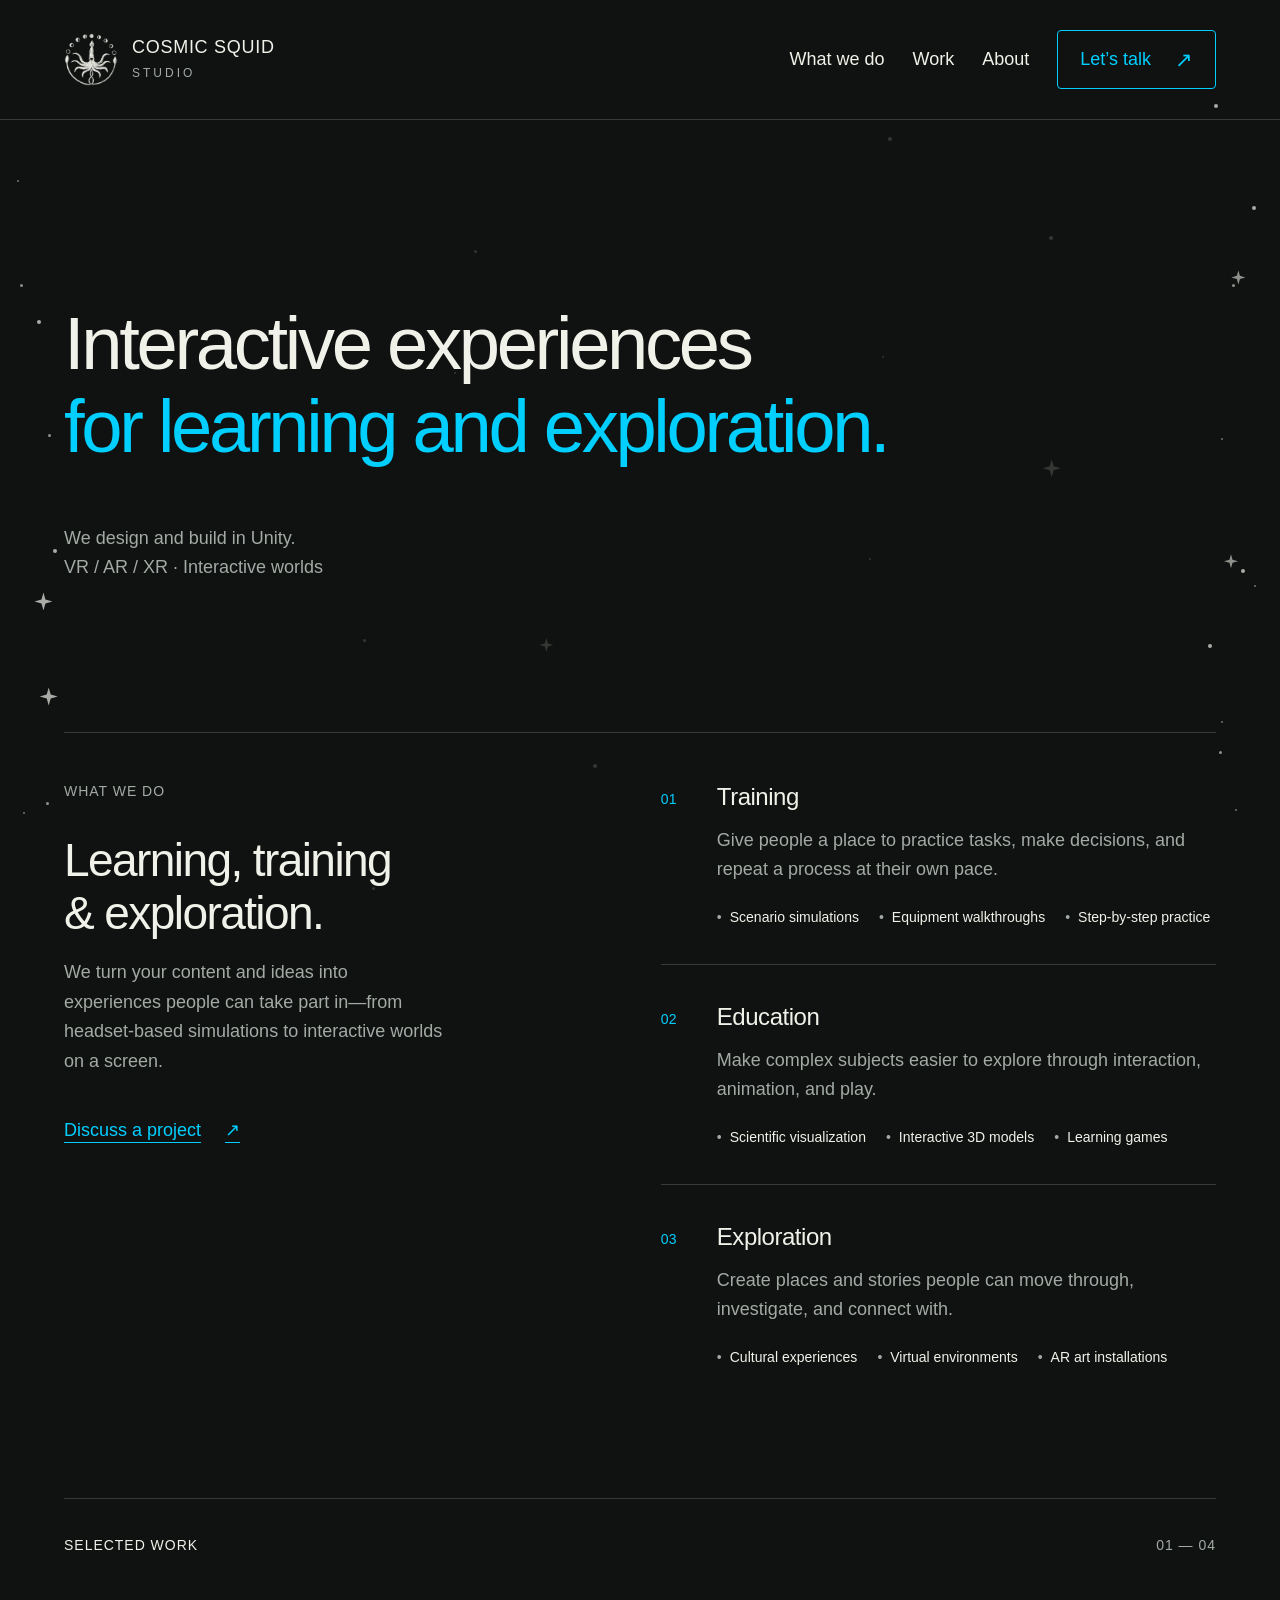
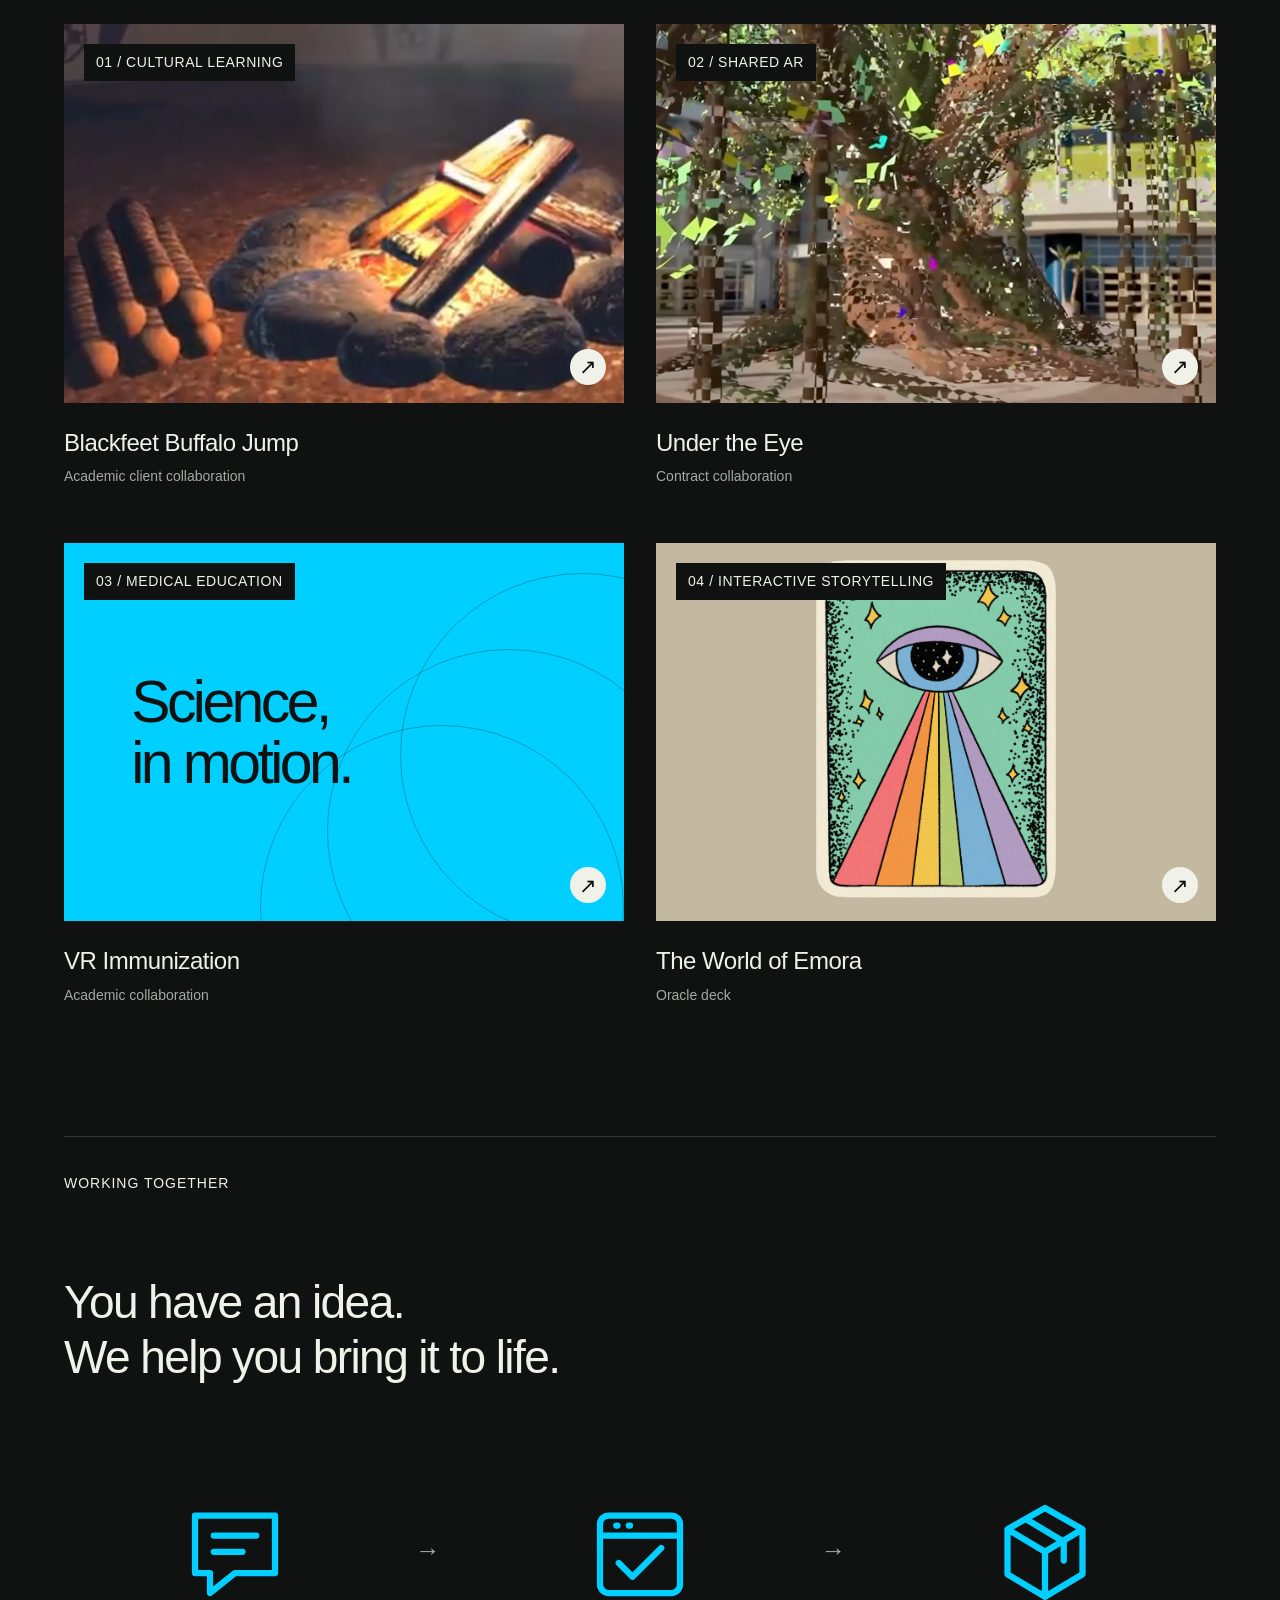
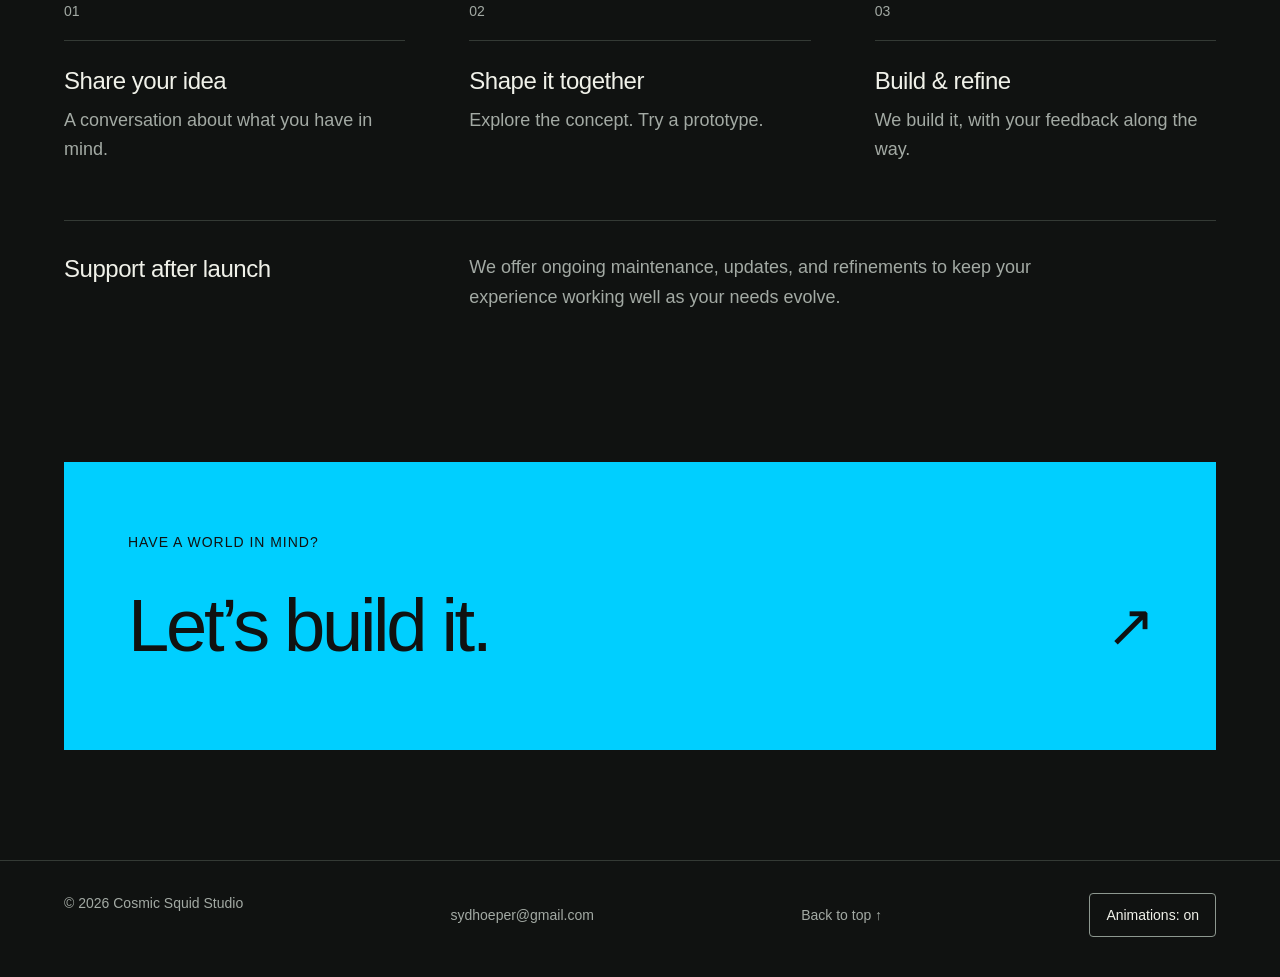
==== index.html @ 778ff4ca "Describe ongoing maintenance and support after launch" ====
<!doctype html><html lang="en"><head><meta charset="utf-8"><meta name="viewport" content="width=device-width, initial-scale=1"><title>Learning, training &amp; exploration | Cosmic Squid Studio</title><meta name="description" content="Cosmic Squid Studio is a remote-first immersive experience studio for learning, training, and exploration. Unity, VR/AR/XR, and interactive worlds."><meta name="theme-color" content="#101211"><link rel="icon" href="favicon.ico?v=logo-2" sizes="any"><link rel="icon" type="image/png" sizes="32x32" href="assets/favicon-32.png?v=logo-2"><link rel="icon" type="image/png" sizes="192x192" href="assets/favicon-192.png?v=logo-2"><link rel="stylesheet" href="home.css?v=support-27"><link rel="canonical" href="https://cosmicsquidstudio.com/"><meta property="og:site_name" content="Cosmic Squid Studio"><meta property="og:type" content="website"><meta property="og:title" content="Learning, training &amp; exploration | Cosmic Squid Studio"><meta property="og:description" content="Cosmic Squid Studio is a remote-first immersive experience studio for learning, training, and exploration. Unity, VR/AR/XR, and interactive worlds."><meta property="og:url" content="https://cosmicsquidstudio.com/"><meta property="og:image" content="https://cosmicsquidstudio.com/assets/cosmic-squid-transparent.png"><meta name="twitter:card" content="summary_large_image"><script src="home-motion.js?v=4" defer></script><link rel="stylesheet" href="accessibility.css?v=1"><script src="accessibility.js?v=1" defer></script><link rel="stylesheet" href="site-stars.css?v=1"><script src="site-stars.js?v=1" defer></script></head>
<body class="motion-home">
<a class="skip" href="#main">Skip to content</a>
<header class="header"><a class="brand" href="index.html" aria-label="Cosmic Squid Studio home"><img src="assets/cosmic-squid-transparent.png" alt=""><span>COSMIC SQUID<span>STUDIO</span></span></a><nav aria-label="Main navigation"><a href="#xr">What we do</a><a href="#work">Work</a><a href="about.html">About</a><a class="contact-link" href="contact.html">Let’s talk <span aria-hidden="true">↗</span></a></nav></header>
<main id="main">
<section class="hero" aria-labelledby="hero-title"><h1 id="hero-title">Interactive experiences<br><span>for learning and exploration.</span></h1><div class="hero-bottom"><p>We design and build in Unity.<br>VR / AR / XR · Interactive worlds</p></div></section>
<section class="xr-uses" id="xr" aria-labelledby="xr-title">
<div class="xr-intro"><p class="eyebrow">What we do</p><h2 id="xr-title">Learning, training<br>&amp; exploration.</h2><p>We turn your content and ideas into experiences people can take part in—from headset-based simulations to interactive worlds on a screen.</p><a class="xr-inquiry" href="contact.html">Discuss a project <span aria-hidden="true">↗</span></a></div>
<div class="xr-use-list">
<article><span class="use-number" aria-hidden="true">01</span><div><h3>Training</h3><p>Give people a place to practice tasks, make decisions, and repeat a process at their own pace.</p><ul class="use-examples" aria-label="Training examples"><li>Scenario simulations</li><li>Equipment walkthroughs</li><li>Step-by-step practice</li></ul></div></article>
<article><span class="use-number" aria-hidden="true">02</span><div><h3>Education</h3><p>Make complex subjects easier to explore through interaction, animation, and play.</p><ul class="use-examples" aria-label="Education examples"><li>Scientific visualization</li><li>Interactive 3D models</li><li>Learning games</li></ul></div></article>
<article><span class="use-number" aria-hidden="true">03</span><div><h3>Exploration</h3><p>Create places and stories people can move through, investigate, and connect with.</p><ul class="use-examples" aria-label="Exploration examples"><li>Cultural experiences</li><li>Virtual environments</li><li>AR art installations</li></ul></div></article>
</div></section>

<section id="work" class="work" aria-labelledby="work-title"><div class="section-label"><h2 id="work-title">Selected work</h2><span>01 — 04</span></div><div class="projects">
<a class="project" href="buffalo-jump.html"><div class="visual"><img src="images/Buffalo Jump/buffalo-jump-campfire.jpg" alt="A campfire in the Blackfeet Buffalo Jump virtual landscape"><span class="project-number">01 / CULTURAL LEARNING</span><span class="project-arrow" aria-hidden="true">↗</span></div><div class="project-caption"><h3>Blackfeet Buffalo Jump</h3><span>Academic client collaboration</span></div></a>
<a class="project" href="under-the-eye.html"><div class="visual"><img src="images/Videos/web/under-the-eye-ar-installation-poster.jpg" alt="Under the Eye shared augmented reality installation" loading="lazy"><span class="project-number">02 / SHARED AR</span><span class="project-arrow" aria-hidden="true">↗</span></div><div class="project-caption"><h3>Under the Eye</h3><span>Contract collaboration</span></div></a>
<a class="project" href="vr-immunization.html"><div class="visual science"><span class="project-number">03 / MEDICAL EDUCATION</span><div class="science-art" aria-hidden="true"><i></i><i></i><i></i><b>Science,<br>in motion.</b></div><span class="project-arrow" aria-hidden="true">↗</span></div><div class="project-caption"><h3>VR Immunization</h3><span>Academic collaboration</span></div></a>
<a class="project" href="oracle-deck.html"><div class="visual oracle"><img src="images/Oracle Deck/web/IMG_2411.PNG" alt="Hand-drawn World of Emora oracle card" loading="lazy"><span class="project-number">04 / INTERACTIVE STORYTELLING</span><span class="project-arrow" aria-hidden="true">↗</span></div><div class="project-caption"><h3>The World of Emora</h3><span>Oracle deck</span></div></a>
</div></section>
<section class="process" id="process" aria-labelledby="process-title">
<div class="section-label"><h2 id="process-title">Working together</h2></div>
<div class="process-intro"><h3>You have an idea.<br>We help you bring it to life.</h3></div>
<ol class="process-steps">
<li><div class="step-visual" aria-hidden="true"><svg viewBox="0 0 96 96"><path d="M16 18h64v46H48L28 80V64H16Z"/><path d="M31 34h34M31 47h23"/></svg><span>01</span></div><h4>Share your idea</h4><p>A conversation about what you have in mind.</p></li>
<li><div class="step-visual" aria-hidden="true"><svg viewBox="0 0 96 96"><rect x="16" y="18" width="64" height="62" rx="7"/><path d="M16 34h64M29 26h1M39 26h1M31 56l11 11 23-23"/></svg><span>02</span></div><h4>Shape it together</h4><p>Explore the concept. Try a prototype.</p></li>
<li><div class="step-visual" aria-hidden="true"><svg viewBox="0 0 96 96"><path d="m48 12 30 17v36L48 83 18 65V29Zm-30 17 30 18 30-18M48 47v36M33 21l30 18v15"/></svg><span>03</span></div><h4>Build &amp; refine</h4><p>We build it, with your feedback along the way.</p></li>
</ol>
<div class="ongoing-support"><h3>Support after launch</h3><p>We offer ongoing maintenance, updates, and refinements to keep your experience working well as your needs evolve.</p></div>
</section>

<section class="contact" id="contact"><p class="eyebrow">Have a world in mind?</p><a href="contact.html">Let’s build it.<span aria-hidden="true">↗</span></a></section>
</main><footer><span>© 2026 Cosmic Squid Studio</span><a href="mailto:sydhoeper@gmail.com">sydhoeper@gmail.com</a><a href="#main">Back to top ↑</a></footer>
</body></html>
---- home.css ----
:root{color-scheme:dark;--bg:#101211;--text:#f0f1e9;--muted:#a3aaa4;--accent:#00cfff;--line:#343a35}*{box-sizing:border-box}html{scroll-behavior:smooth;scroll-padding-top:28px}body{margin:0;background:var(--bg);color:var(--text);font-family:"Avenir Next",Avenir,"Segoe UI",Arial,sans-serif;-webkit-font-smoothing:antialiased}a{color:inherit;text-decoration:none}a:focus-visible{outline:2px solid var(--accent);outline-offset:7px}::selection{background:var(--accent);color:var(--bg)}.header,main,footer{max-width:1600px;margin:auto;padding-left:5%;padding-right:5%}.header{height:112px;display:flex;justify-content:space-between;align-items:center;border-bottom:1px solid var(--line)}.brand{display:flex;align-items:center;gap:12px;font-size:14px;font-weight:800;letter-spacing:.04em;line-height:1.2}.brand>span>span{display:block;font-size:10px;letter-spacing:.3em;margin-top:5px;color:var(--muted)}.brand img{width:48px;height:48px;border-radius:50%;object-fit:cover}.header nav{display:flex;gap:38px;align-items:center;font-size:13px}.contact-link{border-bottom:1px solid var(--accent);padding:10px 0}.contact-link span{margin-left:18px;color:var(--accent)}.hero{padding:78px 0 65px}.eyebrow{text-transform:uppercase;letter-spacing:.13em;font-size:11px;font-weight:600;display:flex;align-items:center;gap:10px}.dot{width:6px;height:6px;border-radius:50%;background:var(--accent)}h1{font-size:clamp(52px,7.6vw,116px);line-height:1.03;font-weight:500;letter-spacing:-.065em;margin:42px 0}h1>span{color:var(--accent)}.hero-bottom{display:flex;align-items:end;justify-content:space-between}.hero-bottom p{font-size:19px;line-height:1.5;margin:0;color:var(--muted)}.round-link{display:flex;align-items:center;gap:30px;font-size:13px}.circle{display:grid;place-items:center;width:52px;height:52px;border:1px solid var(--line);border-radius:50%;font-size:23px;transition:background .2s,color .2s}.round-link:hover .circle{background:var(--accent);color:var(--bg)}.section-label{display:flex;justify-content:space-between;align-items:center;padding:25px 0;border-top:1px solid var(--line);font-size:11px;letter-spacing:.08em;text-transform:uppercase}.section-label h2{font:inherit;margin:0}.section-label>span{color:var(--muted)}.projects{display:grid;grid-template-columns:1fr 1fr;gap:48px 24px}.visual{aspect-ratio:1.48;position:relative;overflow:hidden;background:#282e27}.visual>img{width:100%;height:100%;object-fit:cover;transition:transform .6s}.project:hover .visual>img{transform:scale(1.035)}.project-number{position:absolute;top:20px;left:20px;padding:7px 10px;background:#101211dd;font-size:9px;letter-spacing:.08em;color:#f0f1e9}.project-arrow{position:absolute;bottom:18px;right:18px;background:var(--text);color:var(--bg);width:36px;height:36px;border-radius:50%;display:grid;place-items:center;font-size:21px;transition:background .2s}.project:hover .project-arrow{background:var(--accent)}.project-caption{display:flex;justify-content:space-between;align-items:baseline;gap:12px;padding-top:17px}.project-caption h3{font-size:19px;letter-spacing:-.03em;font-weight:500;margin:0}.project-caption>span{font-size:10px;color:var(--muted);text-align:right}.science{background:#00cfff;color:#101211}.science-art{position:absolute;inset:0;overflow:hidden;display:flex;align-items:center;padding:12%}.science-art b{font-size:clamp(30px,4.6vw,68px);font-weight:500;letter-spacing:-.06em;line-height:1.04;z-index:1}.science-art i{position:absolute;width:65%;aspect-ratio:1;border:1px solid #10121144;border-radius:50%;right:-25%;top:8%}.science-art i:nth-child(2){right:-12%;top:28%}.science-art i:nth-child(3){right:0%;top:48%}.science .project-number{z-index:2}.oracle{background:#c4b8a1}.oracle>img{object-fit:contain;padding:30px}.studio{padding-top:90px}.studio-body{display:grid;grid-template-columns:1.3fr 1fr;align-items:center;gap:40px;padding:28px 0 70px}.studio-body>p{font-size:clamp(32px,4.1vw,60px);letter-spacing:-.05em;line-height:1.15;margin:0}.studio-body>p span{color:var(--muted)}#services{padding-left:15%}#services p{font-size:19px;line-height:1.6;margin:0 0 24px}.tools{color:var(--muted);font-size:11px}.contact{background:var(--accent);color:var(--bg);padding:38px 42px 46px;margin-bottom:64px}.contact .eyebrow{margin:0 0 18px}.contact>a{display:flex;justify-content:space-between;align-items:center;font-size:clamp(42px,7vw,100px);line-height:1.2;letter-spacing:-.06em}.contact>a>span{font-size:.8em}footer{border-top:1px solid var(--line);display:flex;justify-content:space-between;gap:20px;padding-top:25px;padding-bottom:30px;font-size:10px;color:var(--muted)}.skip{position:absolute;left:16px;top:-70px;background:var(--accent);color:var(--bg);padding:14px;z-index:5}.skip:focus{top:16px}@media(min-width:1600px){h1{font-size:116px}}@media(max-width:700px){.header{height:88px}.header nav{gap:20px}.header nav>a:nth-child(2){display:none}.brand{font-size:11px;gap:8px}.brand img{width:38px;height:38px}.hero{padding:48px 0}.eyebrow{font-size:9px;letter-spacing:.08em}h1{font-size:clamp(28px,7.5vw,52px);margin:30px 0;letter-spacing:-.06em}.hero-bottom p{font-size:15px}.round-link{gap:12px;font-size:11px}.circle{width:38px;height:38px}.projects{grid-template-columns:1fr;gap:32px}.project-caption h3{font-size:18px}.project-caption>span{font-size:9px}.science-art b{font-size:54px}.studio{padding-top:60px}.studio-body{grid-template-columns:1fr;gap:30px;padding:15px 0 45px}#services{padding-left:0}#services p{font-size:17px;margin-bottom:14px}.section-label{font-size:9px}.contact{padding:27px 24px 32px;margin-bottom:40px}footer{flex-wrap:wrap;gap:16px}footer>a:last-child{margin-left:auto}}@media(prefers-reduced-motion:reduce){html{scroll-behavior:auto}*{transition:none!important}}

/* Keep the descriptive headline comfortably within the viewport. */
h1{font-size:clamp(36px,6.2vw,94px)}@media(max-width:700px){h1{font-size:clamp(23px,6.2vw,43px)}}

.process{padding:0 0 64px}.process-intro{display:grid;grid-template-columns:1fr 1fr;gap:48px;align-items:start;padding:18px 0 42px}.process-intro h3{font-size:clamp(28px,3.2vw,46px);font-weight:500;letter-spacing:-.04em;line-height:1.2;margin:0}.process-intro>p{color:var(--muted);font-size:17px;line-height:1.65;margin:0;max-width:510px}.process-steps{list-style:none;margin:0;padding:0;display:grid;grid-template-columns:repeat(3,1fr);gap:32px}.process-steps li{border-top:1px solid var(--line);padding-top:20px}.step-number{color:var(--accent);font-size:12px}.process-steps h4{font-size:19px;font-weight:500;margin:18px 0 10px;letter-spacing:-.02em}.process-steps p{color:var(--muted);font-size:14px;line-height:1.7;margin:0;max-width:340px}@media(max-width:700px){.process{padding-bottom:44px}.process-intro{grid-template-columns:1fr;gap:20px;padding:12px 0 28px}.process-intro>p{font-size:16px}.process-steps{grid-template-columns:1fr;gap:24px}.process-steps p{max-width:none}.process-steps h4{margin-top:12px}}

/* Give each section and its content more room. */
.hero{padding-top:100px;padding-bottom:100px}
h1{margin-top:52px;margin-bottom:56px}
.section-label{padding-top:32px;padding-bottom:32px}
.process{padding-bottom:100px}
.process-intro{gap:64px;padding-top:28px;padding-bottom:60px}
.process-steps{gap:48px}
.process-steps li{padding-top:28px}
.process-steps h4{margin-top:24px;margin-bottom:16px}
.projects{gap:72px 36px}
.project-caption{padding-top:24px}
.studio{padding-top:120px}
.studio-body{gap:64px;padding-top:48px;padding-bottom:100px}
.studio-body>p span{color:var(--accent)}
.contact{padding:52px 52px 64px;margin-bottom:88px}
.contact .eyebrow{margin-bottom:28px}
footer{padding-top:32px;padding-bottom:40px}
@media(max-width:700px){
.hero{padding-top:64px;padding-bottom:72px}
h1{margin-top:38px;margin-bottom:40px}
.section-label{padding-top:28px;padding-bottom:28px}
.process{padding-bottom:64px}
.process-intro{gap:28px;padding-top:20px;padding-bottom:40px}
.process-steps{gap:32px}
.process-steps li{padding-top:24px}
.process-steps h4{margin-top:18px;margin-bottom:12px}
.projects{gap:48px}
.project-caption{padding-top:20px}
.studio{padding-top:80px}
.studio-body{gap:40px;padding-top:28px;padding-bottom:64px}
.contact{padding:36px 28px 44px;margin-bottom:56px}
}

/* Balance the wordmark with a clearer, comfortably sized navigation. */
.header{height:120px;gap:32px}
.brand{font-size:16px;gap:14px}
.brand img{width:54px;height:54px}
.brand>span>span{font-size:11px;letter-spacing:.32em;margin-top:6px}
.header nav{gap:36px;font-size:17px;font-weight:500}
.header nav>a{min-height:48px;display:inline-flex;align-items:center}
.header nav>a:hover{color:var(--accent)}
.header .contact-link{border:1px solid var(--accent);border-radius:4px;padding:12px 22px;color:var(--accent)}
.contact-link span{margin-left:24px;font-size:21px}
@media(max-width:700px){
.header{height:auto;min-height:100px;flex-wrap:wrap;gap:22px;padding-top:24px;padding-bottom:20px}
.brand{font-size:14px;gap:12px}
.brand img{width:46px;height:46px}
.brand>span>span{font-size:10px}
.header nav{width:100%;justify-content:space-between;gap:16px;font-size:16px}
.header nav>a:nth-child(2){display:inline-flex}
.header .contact-link{padding:10px 16px}
.contact-link span{margin-left:16px;font-size:19px}
}

.process-intro{display:block;padding-bottom:48px}
.process-steps{gap:48px}
.process-steps li{position:relative;border-top:0;padding-top:0}
.step-visual{height:168px;display:flex;align-items:center;justify-content:center;position:relative;border-bottom:1px solid var(--line)}
.step-visual svg{width:140px;height:110px;fill:none;stroke:var(--accent);stroke-width:2;stroke-linecap:round;stroke-linejoin:round}
.step-visual>span{position:absolute;left:0;bottom:18px;font-size:12px;color:var(--muted)}
.process-steps li:not(:last-child)::after{content:'→';position:absolute;top:65px;right:-35px;color:var(--muted);font-size:25px}
.process-steps h4{font-size:22px;margin-top:24px;margin-bottom:10px}
.process-steps p{max-width:290px;font-size:15px}
@media(max-width:700px){
.process-intro{padding-bottom:36px}
.process-steps{gap:36px}
.process-steps li{display:grid;grid-template-columns:92px 1fr;column-gap:24px;align-items:center;padding:0 0 28px;border-bottom:1px solid var(--line)}
.step-visual{grid-row:1 / 3;height:100px;border:0}
.step-visual svg{width:90px;height:80px}
.step-visual>span{bottom:-12px;left:40px;font-size:10px}
.process-steps h4{margin:0 0 8px;font-size:20px;align-self:end}
.process-steps p{font-size:14px;align-self:start}
.process-steps li:not(:last-child)::after{display:none}
}

/* Shared homepage typography: display, heading, title, body, label. */
:root{
 --type-display:clamp(30px,5.8vw,88px);
 --type-heading:clamp(32px,3.6vw,52px);
 --type-title:24px;
 --type-body:18px;
 --type-label:14px;
}
body{font-size:var(--type-body);line-height:1.6}
h1{font-size:var(--type-display);line-height:1.12;letter-spacing:-.045em;font-weight:500}
.eyebrow,.section-label,.tools,.project-number,.step-number,.step-visual>span,footer{font-size:var(--type-label);line-height:1.5}
.eyebrow,.section-label{letter-spacing:.07em;font-weight:500}
.section-label h2{font:inherit}
.header nav,.header nav>a:nth-child(2),.round-link,.hero-bottom p,#services p,.process-intro>p,.process-steps p{font-size:var(--type-body);line-height:1.6}
.header nav{font-weight:500}
.process-intro h3,.studio-body>p{font-size:var(--type-heading);line-height:1.2;letter-spacing:-.035em;font-weight:500}
.project-caption h3,.process-steps h4{font-size:var(--type-title);line-height:1.3;letter-spacing:-.02em;font-weight:500}
.project-caption{align-items:flex-start;flex-direction:column;gap:8px}
.project-caption>span{font-size:var(--type-label);line-height:1.5;text-align:left}
.process-steps p{max-width:350px}
.project-number{font-size:var(--type-label);padding:8px 12px;letter-spacing:.04em}
.tools{display:block}
.brand{font-size:18px;line-height:1.2}
.brand>span>span{font-size:12px;line-height:1.4;letter-spacing:.25em}
.contact>a{font-size:var(--type-display);line-height:1.2;font-weight:500;letter-spacing:-.045em}
@media(max-width:700px){
 :root{--type-display:clamp(36px,7.6vw,54px);--type-heading:32px;--type-title:22px;--type-body:18px;--type-label:14px}
 .brand{font-size:16px}
 .brand>span>span{font-size:12px}
 .hero-bottom{align-items:flex-start;flex-direction:column;gap:28px}
 .section-label{gap:18px;flex-wrap:wrap}
 .section-label>span{max-width:100%}
 .project-number{top:14px;left:14px;right:14px;width:fit-content;max-width:calc(100% - 28px);font-size:var(--type-label)}
 .process-steps li{grid-template-columns:76px minmax(0,1fr);column-gap:20px}
 .step-visual svg{width:76px}
 .step-visual>span{left:30px}
 .process-steps h4{font-size:var(--type-title)}
 .process-steps p{font-size:var(--type-body)}
 .contact>a{font-size:var(--type-heading)}
 footer{flex-direction:column;gap:14px}
 footer>a:last-child{margin-left:0}
}

.brand,.brand>span>span{font-weight:500}
.intake{background:transparent;color:var(--text);border-top:1px solid var(--line);padding:48px 0 0}
.intake-heading{max-width:720px;margin-bottom:40px}
.intake-heading h2{font-size:var(--type-heading);font-weight:500;line-height:1.2;letter-spacing:-.035em;margin:0 0 20px}
.intake-heading>p:last-child{color:var(--muted);font-size:var(--type-body)}
.intake-form{display:grid;grid-template-columns:1fr 1fr;gap:28px 32px}
.form-field{display:flex;flex-direction:column;gap:10px;min-width:0}
.form-field label{font-size:var(--type-body)}
.form-field label span,.field-hint{font-size:var(--type-label);color:var(--muted)}
.intake-form input,.intake-form textarea{font:inherit;width:100%;color:var(--text);background:#191d1a;border:1px solid #58615a;border-radius:4px;padding:14px 16px}
.intake-form textarea{resize:vertical;min-height:160px}
.intake-form input::placeholder{color:var(--muted)}
.intake-form input:focus-visible,.intake-form textarea:focus-visible{outline:2px solid var(--accent);outline-offset:3px}
.form-wide{grid-column:1 / -1}.field-hint{margin:0}
.form-bottom{display:flex;align-items:center;justify-content:space-between;gap:32px;margin-top:8px}
.form-bottom p{font-size:var(--type-label);color:var(--muted);max-width:490px;margin:0}
.form-bottom p a{text-decoration:underline;text-underline-offset:3px}
.form-bottom button{font:inherit;font-weight:500;border:0;border-radius:4px;background:var(--accent);color:var(--bg);padding:16px 24px;white-space:nowrap;cursor:pointer}
.form-bottom button span{margin-left:22px}
.form-bottom button:focus-visible{outline:2px solid var(--accent);outline-offset:5px}
@media(max-width:700px){.intake{padding:36px 0 0}.intake-form{grid-template-columns:1fr}.form-wide{grid-column:auto}.form-bottom{align-items:stretch;flex-direction:column;gap:24px}.form-bottom button{width:100%}}

.intake-heading h1{font-size:var(--type-heading);font-weight:500;line-height:1.2;letter-spacing:-.035em;margin:0 0 24px}.direct-email a{color:var(--accent);text-decoration:underline;text-underline-offset:4px}.contact-person{font-size:var(--type-label);color:var(--muted)}.intake-heading{max-width:850px}.intake{margin-top:40px;border-top:0}.direct-email a{overflow-wrap:anywhere}

/* A roomier, staggered rhythm for the homepage. */
body.motion-home .hero{padding-top:130px;padding-bottom:150px}
body.motion-home .process{padding-bottom:150px}
body.motion-home .process-intro{padding-top:45px;padding-bottom:80px}
body.motion-home .process-steps{gap:64px}
body.motion-home .work>.section-label{margin-bottom:32px}
body.motion-home .projects{column-gap:6%;row-gap:110px;align-items:start}
body.motion-home .project:nth-child(even){margin-top:110px}
body.motion-home .visual{aspect-ratio:1.25}
body.motion-home .studio{padding-top:170px}
body.motion-home .studio-body{padding-top:70px;padding-bottom:140px}
body.motion-home .contact{padding:70px 64px 80px;margin-bottom:110px}
body.motion-home .section-label{padding-top:36px;padding-bottom:36px}
.motion-ready [data-reveal]{opacity:0;transform:translateY(44px);transition:opacity .8s ease,transform .95s cubic-bezier(.22,1,.36,1)}
.motion-ready [data-reveal="heading"]{transform:translateX(-32px)}
.motion-ready [data-reveal="project"]{transform:translateY(70px) rotate(1.5deg)}
.motion-ready [data-reveal="project"]:nth-child(even){transform:translateY(70px) rotate(-1.5deg)}
.motion-ready [data-reveal].is-visible{opacity:1;transform:none}
body.motion-home .visual>img{scale:1.06;translate:0 var(--image-drift,0px);transition:translate .18s linear,transform .6s ease}
body.motion-home .project-arrow{transition:transform .35s,background .2s}
body.motion-home .project:hover .project-arrow{transform:rotate(45deg)}
body.motion-home .process-steps li{transition-delay:var(--reveal-delay,0ms)}
body.motion-home .contact>a>span{display:inline-block;transition:transform .4s cubic-bezier(.22,1,.36,1)}
body.motion-home .contact>a:hover>span{transform:translate(10px,-10px)}
@media(max-width:700px){
 body.motion-home .hero{padding-top:88px;padding-bottom:105px}
 body.motion-home .process{padding-bottom:100px}
 body.motion-home .process-intro{padding-top:30px;padding-bottom:50px}
 body.motion-home .process-steps{gap:44px}
 body.motion-home .projects{gap:72px}
 body.motion-home .project:nth-child(even){margin-top:0}
 body.motion-home .visual{aspect-ratio:1.3}
 body.motion-home .work>.section-label{margin-bottom:20px}
 body.motion-home .studio{padding-top:110px}
 body.motion-home .studio-body{padding-top:44px;padding-bottom:95px}
 body.motion-home .contact{padding:44px 28px 50px;margin-bottom:75px}
}
@media(prefers-reduced-motion:reduce){
 .motion-ready [data-reveal],.motion-ready [data-reveal="project"]:nth-child(even){opacity:1;transform:none;transition:none}
 body.motion-home .visual>img{scale:1;translate:none}
 body.motion-home .project:hover .project-arrow,body.motion-home .contact>a:hover>span{transform:none}
}

/* Selected work: one vertical sequence on every screen. */
body.motion-home .projects{grid-template-columns:minmax(0,1fr);gap:80px}
body.motion-home .project:nth-child(even){margin-top:0}
body.motion-home .visual{aspect-ratio:16 / 9}
.motion-ready [data-reveal="project"],.motion-ready [data-reveal="project"]:nth-child(even){transform:translateY(44px)}
.motion-ready [data-reveal="project"].is-visible{transform:none}
@media(max-width:700px){body.motion-home .projects{gap:64px}body.motion-home .visual{aspect-ratio:1.3}}
@media(prefers-reduced-motion:reduce){.motion-ready [data-reveal="project"],.motion-ready [data-reveal="project"]:nth-child(even){transform:none}}

/* Compact, evenly aligned project tiles. */
body.motion-home .projects{grid-template-columns:repeat(2,minmax(0,1fr));gap:56px 32px}
body.motion-home .project:nth-child(even){margin-top:0}
body.motion-home .visual{aspect-ratio:1.48}
@media(max-width:700px){body.motion-home .projects{grid-template-columns:minmax(0,1fr);gap:44px}body.motion-home .visual{aspect-ratio:1.48}}

/* Contact page: introduction beside the inquiry form. */
.contact.intake{display:grid;grid-template-columns:minmax(0,.85fr) minmax(0,1.15fr);gap:72px;align-items:start;padding-top:64px}
.intake .intake-heading{margin-bottom:0;max-width:460px}
.intake .intake-form{gap:28px 24px}
.intake>.error-summary{grid-column:2;grid-row:1}
.intake:has(>.error-summary:not([hidden]))>.intake-form{grid-column:2}
.intake:has(>.error-summary:not([hidden]))>.intake-heading{grid-column:1;grid-row:1 / 3}
.intake>.error-summary[hidden]{display:none}
.intake .form-bottom{align-items:flex-start;flex-direction:column;gap:24px}
@media(max-width:950px){
 .contact.intake{grid-template-columns:minmax(0,1fr);gap:40px;padding-top:36px}
 .intake .intake-heading{max-width:720px}
 .intake>.error-summary,.intake:has(>.error-summary:not([hidden]))>.intake-form,.intake:has(>.error-summary:not([hidden]))>.intake-heading{grid-column:auto;grid-row:auto}
}

/* Compact service overview inspired by the reference's editorial sections. */
.xr-uses{display:grid;grid-template-columns:minmax(0,1fr) minmax(0,1.1fr);gap:8%;background:#e9eeeb;color:#101211;padding:64px;border-radius:8px;margin-bottom:130px}
.xr-intro .eyebrow{color:#35413c;margin:0 0 32px}
.xr-intro h2{font-size:var(--type-heading);line-height:1.15;letter-spacing:-.035em;font-weight:500;margin:0 0 28px}
.xr-intro>p:not(.eyebrow){font-size:var(--type-body);line-height:1.65;color:#35413c;max-width:380px;margin-bottom:32px}
.xr-inquiry{display:inline-flex;align-items:center;gap:24px;min-height:44px;text-decoration:underline;text-underline-offset:6px;font-size:var(--type-body)}
.xr-use-list article{display:grid;grid-template-columns:36px minmax(0,1fr);gap:20px;padding:30px 0;border-top:1px solid #8b9890}
.xr-use-list article:first-child{padding-top:0;border-top:0}
.xr-use-list article:last-child{padding-bottom:0}
.use-number{font-size:var(--type-label);padding-top:7px;color:#35413c}
.xr-use-list h3{font-size:var(--type-title);font-weight:500;line-height:1.3;letter-spacing:-.02em;margin:0 0 14px}
.xr-use-list p{font-size:var(--type-body);line-height:1.6;margin:0 0 16px;color:#35413c}
.use-example{display:block;font-size:var(--type-label);line-height:1.6;color:#35413c}
body.motion-home .process-intro h3{max-width:800px}
.header nav{gap:28px}
@media(max-width:1000px){.xr-uses{padding:40px;gap:40px;grid-template-columns:1fr}.xr-intro>p:not(.eyebrow){max-width:600px}.header nav{gap:20px}}
@media(max-width:700px){.xr-uses{padding:32px 24px;margin-bottom:90px;gap:44px}.xr-intro h2{font-size:var(--type-heading)}.xr-use-list article{grid-template-columns:24px minmax(0,1fr);gap:16px;padding:28px 0}.header nav{flex-wrap:wrap;justify-content:flex-start;gap:12px 24px}.header .contact-link{margin-left:auto}}

/* Preserve the complete transparent squid and moon artwork. */
.brand img{border-radius:0;object-fit:contain;background:transparent}

/* Keep the service overview in the site's dark visual language. */
.xr-uses{background:transparent;color:var(--text);padding:48px 0 0;border-radius:0;border-top:1px solid var(--line);gap:8%;margin-bottom:130px}
.xr-intro .eyebrow{color:var(--muted)}
.xr-intro h2{margin-bottom:0}
.xr-use-list article{border-color:var(--line)}
.xr-use-list p{color:var(--muted);margin-bottom:0}
.use-number{color:var(--accent)}
.about-body #services{padding-left:0}
.about-body #services p{font-size:var(--type-body);color:var(--muted);line-height:1.7;margin:0 0 24px}
.about-contact{display:inline-flex;align-items:center;gap:24px;min-height:44px;color:var(--accent);text-decoration:underline;text-underline-offset:5px;font-size:var(--type-body)}
@media(max-width:1000px){.xr-uses{padding:40px 0 0;gap:44px}}
@media(max-width:700px){.xr-uses{padding:32px 0 0;margin-bottom:90px}.about-body{grid-template-columns:minmax(0,1fr)}}

body.motion-home .work{padding-bottom:130px}.about-page{padding-top:72px}.about-page .section-label{border-top:0;padding-top:0}.about-page .section-label h1{font-size:var(--type-heading);line-height:1.2;text-transform:none;letter-spacing:-.035em;margin:0}.about-page .studio-body{padding-top:48px;padding-bottom:100px}@media(max-width:700px){body.motion-home .work{padding-bottom:90px}.about-page{padding-top:48px}.about-page .studio-body{padding-bottom:72px}}

/* Bold, simplified process symbols with consistent visual weight. */
.step-visual svg{width:120px;height:120px;fill:none;stroke:var(--accent);stroke-width:5;stroke-linecap:round;stroke-linejoin:round}
.step-visual{height:176px}
@media(max-width:700px){
 .process-steps li{grid-template-columns:96px minmax(0,1fr);column-gap:24px}
 .step-visual{height:116px}
 .step-visual svg{width:96px;height:96px}
 .step-visual>span{left:40px;bottom:-10px}
}
@media(max-width:380px){.process-steps li{grid-template-columns:80px minmax(0,1fr);column-gap:16px}.step-visual svg{width:80px;height:80px}.step-visual>span{left:32px}}

/* Concrete service examples, kept visually distinct from the main description. */
.xr-intro>p:not(.eyebrow){color:var(--muted)}
.xr-inquiry{color:var(--accent)}
.use-examples{list-style:none;padding:0;margin:22px 0 0;display:flex;flex-wrap:wrap;gap:10px 20px}
.use-examples li{font-size:var(--type-label);line-height:1.6;color:var(--text);display:flex;align-items:baseline;gap:8px}
.use-examples li::before{content:'•';color:var(--muted);font-size:14px}
.xr-use-list article{padding-top:36px;padding-bottom:36px}
.xr-use-list article:first-child{padding-top:0}
.xr-use-list article:last-child{padding-bottom:0}

.about-page .about-with-logo{grid-template-columns:minmax(0,1fr) minmax(0,1fr);align-items:center;gap:8%}.about-logo img{display:block;width:100%;max-width:540px;height:auto;margin:auto}.about-copy h2{font-size:var(--type-heading);font-weight:500;line-height:1.2;letter-spacing:-.035em;margin:0 0 32px}.about-copy h2 span{color:var(--accent)}@media(max-width:700px){.about-page .about-with-logo{grid-template-columns:minmax(0,1fr);gap:48px}.about-logo img{max-width:380px}}

.ongoing-support{display:grid;grid-template-columns:minmax(0,1fr) minmax(0,2fr);gap:32px;margin-top:56px;padding-top:32px;border-top:1px solid var(--line)}.ongoing-support h3{font-size:var(--type-title);font-weight:500;line-height:1.3;letter-spacing:-.02em;margin:0}.ongoing-support p{font-size:var(--type-body);line-height:1.65;color:var(--muted);margin:0;max-width:650px}@media(max-width:700px){.ongoing-support{grid-template-columns:1fr;gap:16px;margin-top:40px}}
---- accessibility.css ----
/* Shared WCAG-oriented safeguards; loaded after each page's visual styles. */
:where(a,button,input,textarea,select,summary):focus-visible{outline:3px solid #fff!important;outline-offset:4px!important;box-shadow:0 0 0 7px #101211!important}
main:focus{outline:none}
.skip{position:fixed!important;left:16px;top:0!important;transform:translateY(-160%);z-index:1000;max-width:calc(100% - 32px)}
.skip:focus{transform:none;background:#101211!important;color:#fff!important;padding:16px!important}
:where(button,input,select){min-height:44px}
nav a,footer a,.back,.emora-carousel-thumbnails button{min-height:44px;min-width:24px;display:inline-flex;align-items:center}
.header,.site-header,nav{flex-wrap:wrap}
.header{height:auto;min-height:120px;padding-top:24px;padding-bottom:24px}
main,section,article,.project,.studio-body>*,.process-intro>*,.form-field{min-width:0}
h1,h2,h3,h4,p,a,label{overflow-wrap:anywhere}
.intake-form input,.intake-form textarea{border-color:#8d9890}
.project-number{background:#101211;color:#f0f1e9}
.project:focus-visible .project-arrow{background:var(--accent)}
.process-steps li:focus-within,[data-reveal]:focus-within{opacity:1!important;transform:none!important}
.error-summary{border:2px solid #ffb8b0;padding:20px;margin-bottom:32px;color:#f0f1e9}
.error-summary h2{font-size:24px;margin:0 0 12px;line-height:1.3}
.error-summary a{text-decoration:underline;text-underline-offset:3px}
.field-error{color:#ffb8b0;font-size:16px;margin:0}
[aria-invalid=true]{border:2px solid #ffb8b0!important}
.motion-toggle{font:inherit;font-size:14px;background:#101211;color:#f0f1e9;border:1px solid #8d9890;padding:10px 16px;cursor:pointer;border-radius:4px}
body.motion-off [data-reveal]{opacity:1!important;transform:none!important;transition:none!important}
body.motion-off .visual>img{scale:1!important;translate:none!important;transition:none!important}
body.motion-off *,body.motion-off *::before,body.motion-off *::after{scroll-behavior:auto!important;animation:none!important;transition:none!important}
html:has(body.motion-off){scroll-behavior:auto!important}
@media(max-width:700px){
 .site-header nav{width:100%;font-size:16px;gap:12px 20px}
 .header{min-height:100px}
 .case-study [class$='-pipeline'],.case-study [class$='-doors']{flex-direction:column}
 .case-study .oracle-presentation-gallery{grid-template-columns:1fr}
 .case-study h1{font-size:clamp(32px,9vw,48px)}
 .brand{max-width:100%}
 footer{flex-wrap:wrap}
}
@media(prefers-reduced-motion:reduce){
 html{scroll-behavior:auto!important}
 *,*::before,*::after{animation:none!important;transition:none!important;scroll-behavior:auto!important}
 [data-reveal]{opacity:1!important;transform:none!important}
}
@media(forced-colors:active){
 :where(a,button,input,textarea):focus-visible{outline:3px solid Highlight!important;box-shadow:none!important}
 button,input,textarea,.project-number{border:1px solid ButtonText}
 .step-visual svg{stroke:CanvasText}
}
---- site-stars.css ----
/* Decorative starfield: slow scroll-only motion, no flashing or input capture. */
body.has-starfield{isolation:isolate;position:relative}
.star-field{position:fixed;inset:0;z-index:-1;overflow:hidden;pointer-events:none;user-select:none}
.star-layer{position:absolute;inset:0 0 -120px;pointer-events:none}
.sky-star{position:absolute;background:#f0f1e9;border-radius:50%;pointer-events:none}
.sky-star.sparkle{border-radius:0;clip-path:polygon(50% 0,61% 39%,100% 50%,61% 61%,50% 100%,39% 61%,0 50%,39% 39%)}
body.motion-off .star-layer{transform:none!important}
@media(max-width:700px){.sky-star{opacity:.28!important}.sky-star.sparkle{scale:.75}}
@media(prefers-reduced-motion:reduce){.star-layer{transform:none!important}}
@media(forced-colors:active),print{.star-field{display:none}}
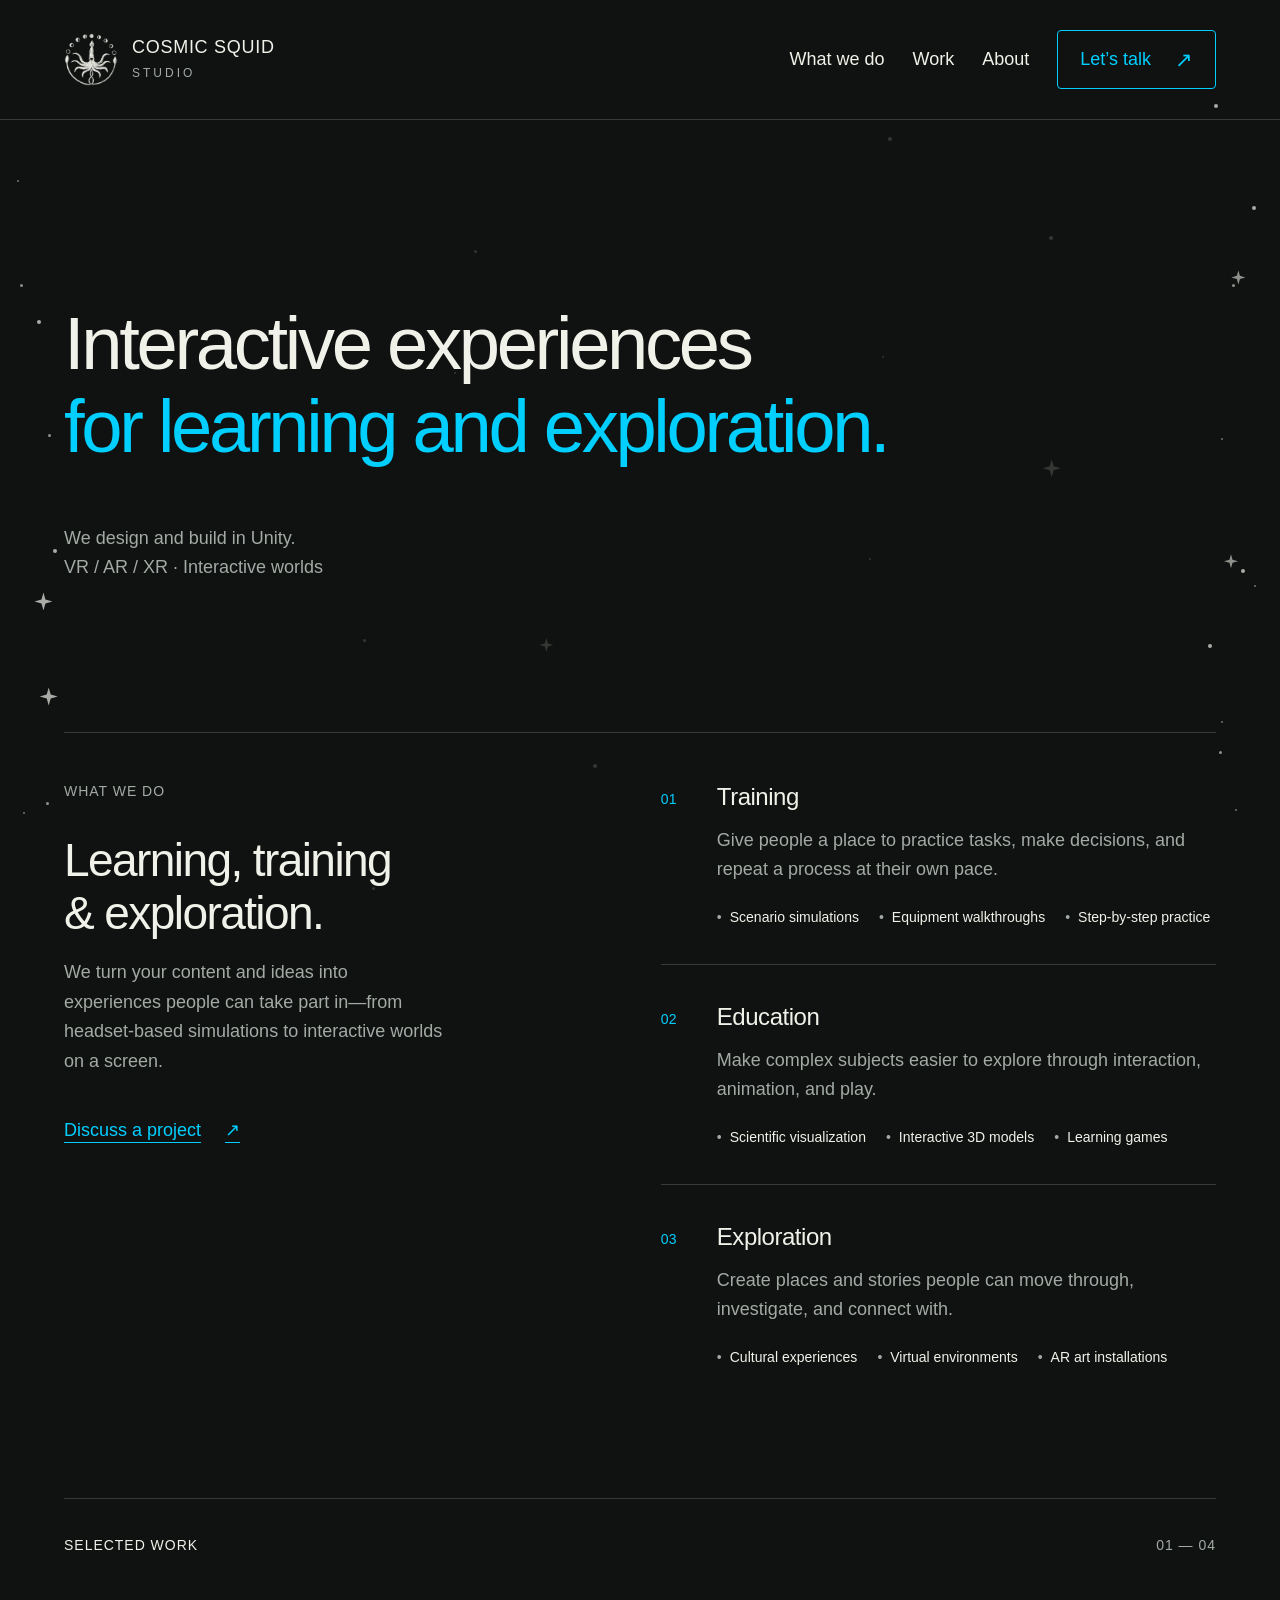
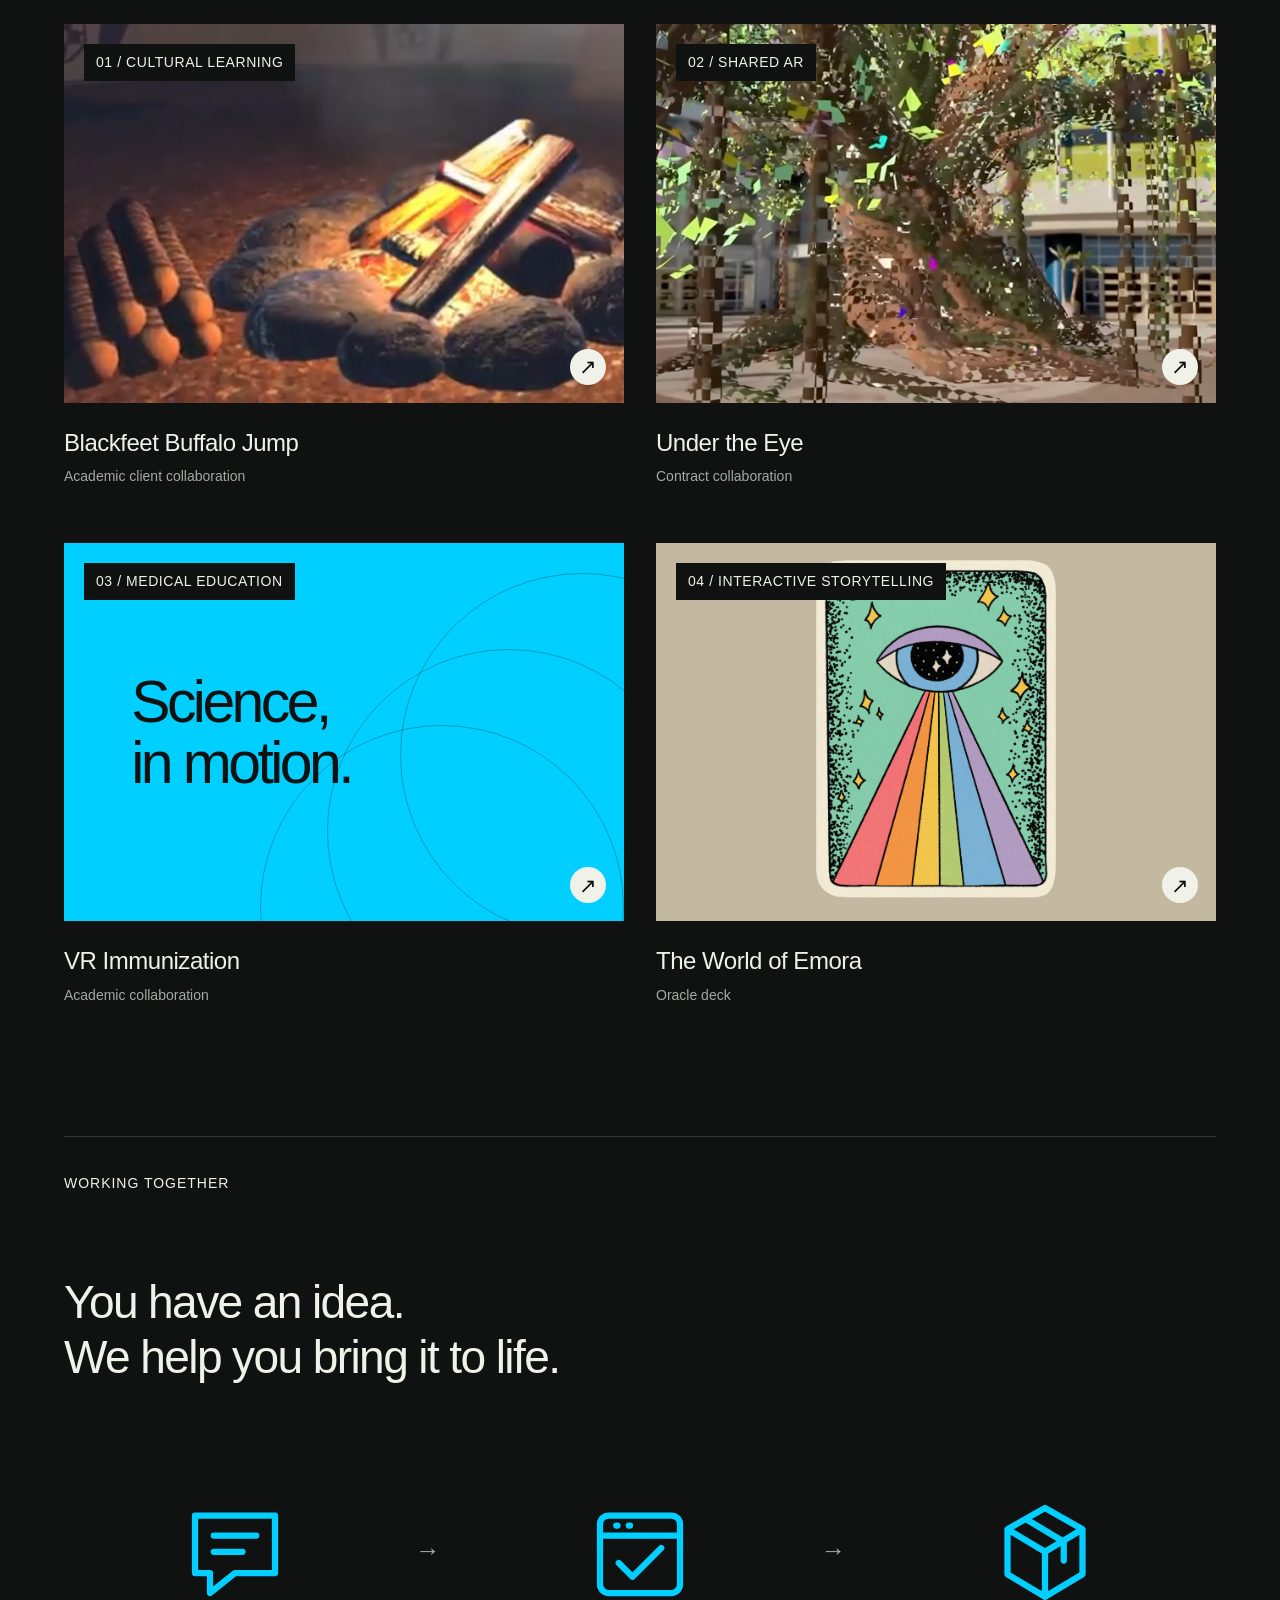
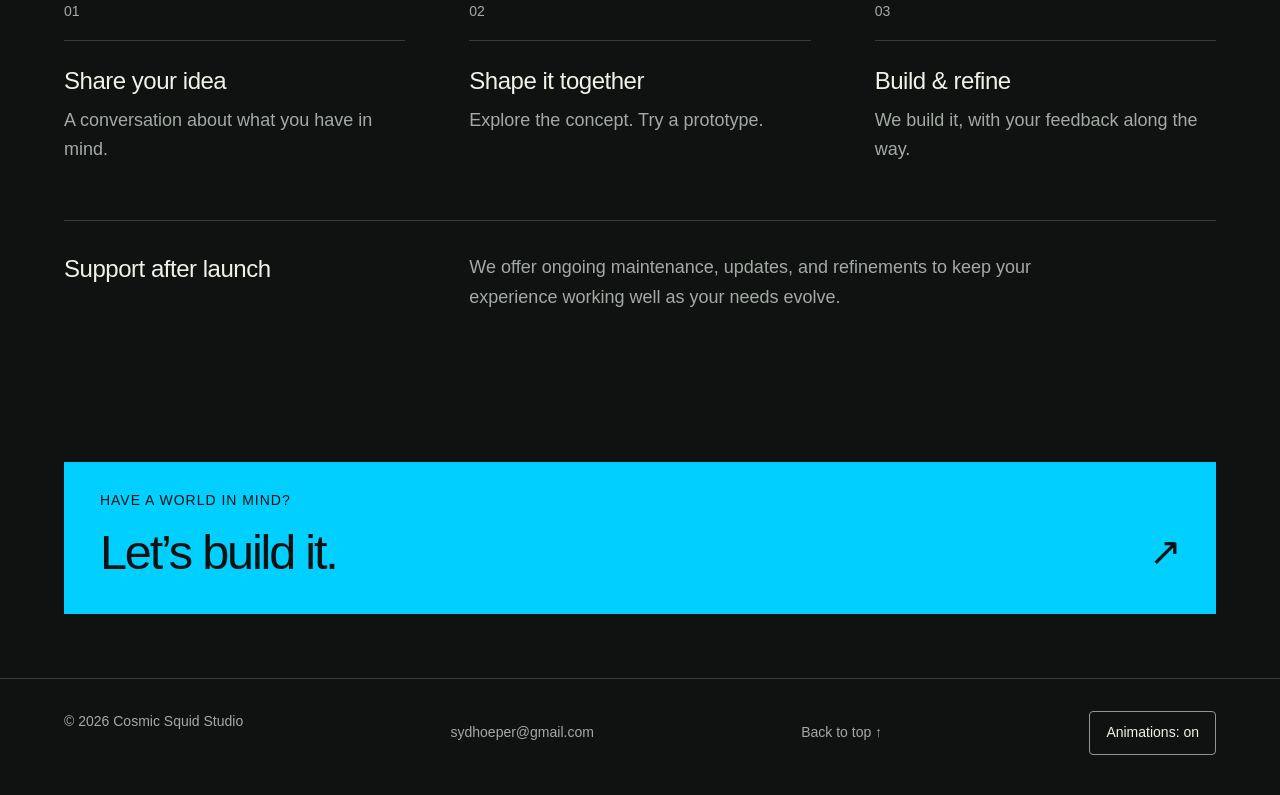
==== commit 4cf87d5f: "Make closing contact banner more compact" ====
--- a/index.html
+++ b/index.html
@@ -1,4 +1,4 @@
-<!doctype html><html lang="en"><head><meta charset="utf-8"><meta name="viewport" content="width=device-width, initial-scale=1"><title>Learning, training &amp; exploration | Cosmic Squid Studio</title><meta name="description" content="Cosmic Squid Studio is a remote-first immersive experience studio for learning, training, and exploration. Unity, VR/AR/XR, and interactive worlds."><meta name="theme-color" content="#101211"><link rel="icon" href="favicon.ico?v=logo-2" sizes="any"><link rel="icon" type="image/png" sizes="32x32" href="assets/favicon-32.png?v=logo-2"><link rel="icon" type="image/png" sizes="192x192" href="assets/favicon-192.png?v=logo-2"><link rel="stylesheet" href="home.css?v=support-27"><link rel="canonical" href="https://cosmicsquidstudio.com/"><meta property="og:site_name" content="Cosmic Squid Studio"><meta property="og:type" content="website"><meta property="og:title" content="Learning, training &amp; exploration | Cosmic Squid Studio"><meta property="og:description" content="Cosmic Squid Studio is a remote-first immersive experience studio for learning, training, and exploration. Unity, VR/AR/XR, and interactive worlds."><meta property="og:url" content="https://cosmicsquidstudio.com/"><meta property="og:image" content="https://cosmicsquidstudio.com/assets/cosmic-squid-transparent.png"><meta name="twitter:card" content="summary_large_image"><script src="home-motion.js?v=4" defer></script><link rel="stylesheet" href="accessibility.css?v=1"><script src="accessibility.js?v=1" defer></script><link rel="stylesheet" href="site-stars.css?v=1"><script src="site-stars.js?v=1" defer></script></head>
+<!doctype html><html lang="en"><head><meta charset="utf-8"><meta name="viewport" content="width=device-width, initial-scale=1"><title>Learning, training &amp; exploration | Cosmic Squid Studio</title><meta name="description" content="Cosmic Squid Studio is a remote-first immersive experience studio for learning, training, and exploration. Unity, VR/AR/XR, and interactive worlds."><meta name="theme-color" content="#101211"><link rel="icon" href="favicon.ico?v=logo-2" sizes="any"><link rel="icon" type="image/png" sizes="32x32" href="assets/favicon-32.png?v=logo-2"><link rel="icon" type="image/png" sizes="192x192" href="assets/favicon-192.png?v=logo-2"><link rel="stylesheet" href="home.css?v=compact-cta-28"><link rel="canonical" href="https://cosmicsquidstudio.com/"><meta property="og:site_name" content="Cosmic Squid Studio"><meta property="og:type" content="website"><meta property="og:title" content="Learning, training &amp; exploration | Cosmic Squid Studio"><meta property="og:description" content="Cosmic Squid Studio is a remote-first immersive experience studio for learning, training, and exploration. Unity, VR/AR/XR, and interactive worlds."><meta property="og:url" content="https://cosmicsquidstudio.com/"><meta property="og:image" content="https://cosmicsquidstudio.com/assets/cosmic-squid-transparent.png"><meta name="twitter:card" content="summary_large_image"><script src="home-motion.js?v=4" defer></script><link rel="stylesheet" href="accessibility.css?v=1"><script src="accessibility.js?v=1" defer></script><link rel="stylesheet" href="site-stars.css?v=1"><script src="site-stars.js?v=1" defer></script></head>
 <body class="motion-home">
 <a class="skip" href="#main">Skip to content</a>
 <header class="header"><a class="brand" href="index.html" aria-label="Cosmic Squid Studio home"><img src="assets/cosmic-squid-transparent.png" alt=""><span>COSMIC SQUID<span>STUDIO</span></span></a><nav aria-label="Main navigation"><a href="#xr">What we do</a><a href="#work">Work</a><a href="about.html">About</a><a class="contact-link" href="contact.html">Let’s talk <span aria-hidden="true">↗</span></a></nav></header>
--- a/home.css
+++ b/home.css
@@ -280,3 +280,9 @@
 .about-page .about-with-logo{grid-template-columns:minmax(0,1fr) minmax(0,1fr);align-items:center;gap:8%}.about-logo img{display:block;width:100%;max-width:540px;height:auto;margin:auto}.about-copy h2{font-size:var(--type-heading);font-weight:500;line-height:1.2;letter-spacing:-.035em;margin:0 0 32px}.about-copy h2 span{color:var(--accent)}@media(max-width:700px){.about-page .about-with-logo{grid-template-columns:minmax(0,1fr);gap:48px}.about-logo img{max-width:380px}}
 
 .ongoing-support{display:grid;grid-template-columns:minmax(0,1fr) minmax(0,2fr);gap:32px;margin-top:56px;padding-top:32px;border-top:1px solid var(--line)}.ongoing-support h3{font-size:var(--type-title);font-weight:500;line-height:1.3;letter-spacing:-.02em;margin:0}.ongoing-support p{font-size:var(--type-body);line-height:1.65;color:var(--muted);margin:0;max-width:650px}@media(max-width:700px){.ongoing-support{grid-template-columns:1fr;gap:16px;margin-top:40px}}
+
+/* Compact closing call to action; the Contact form keeps its own layout. */
+.contact:not(.intake),body.motion-home .contact:not(.intake){padding:28px 36px 32px;margin-bottom:64px}
+.contact:not(.intake) .eyebrow{margin:0 0 12px}
+.contact:not(.intake)>a{font-size:clamp(32px,3.8vw,52px);line-height:1.2}
+@media(max-width:700px){.contact:not(.intake),body.motion-home .contact:not(.intake){padding:24px;margin-bottom:48px}.contact:not(.intake)>a{font-size:32px}}
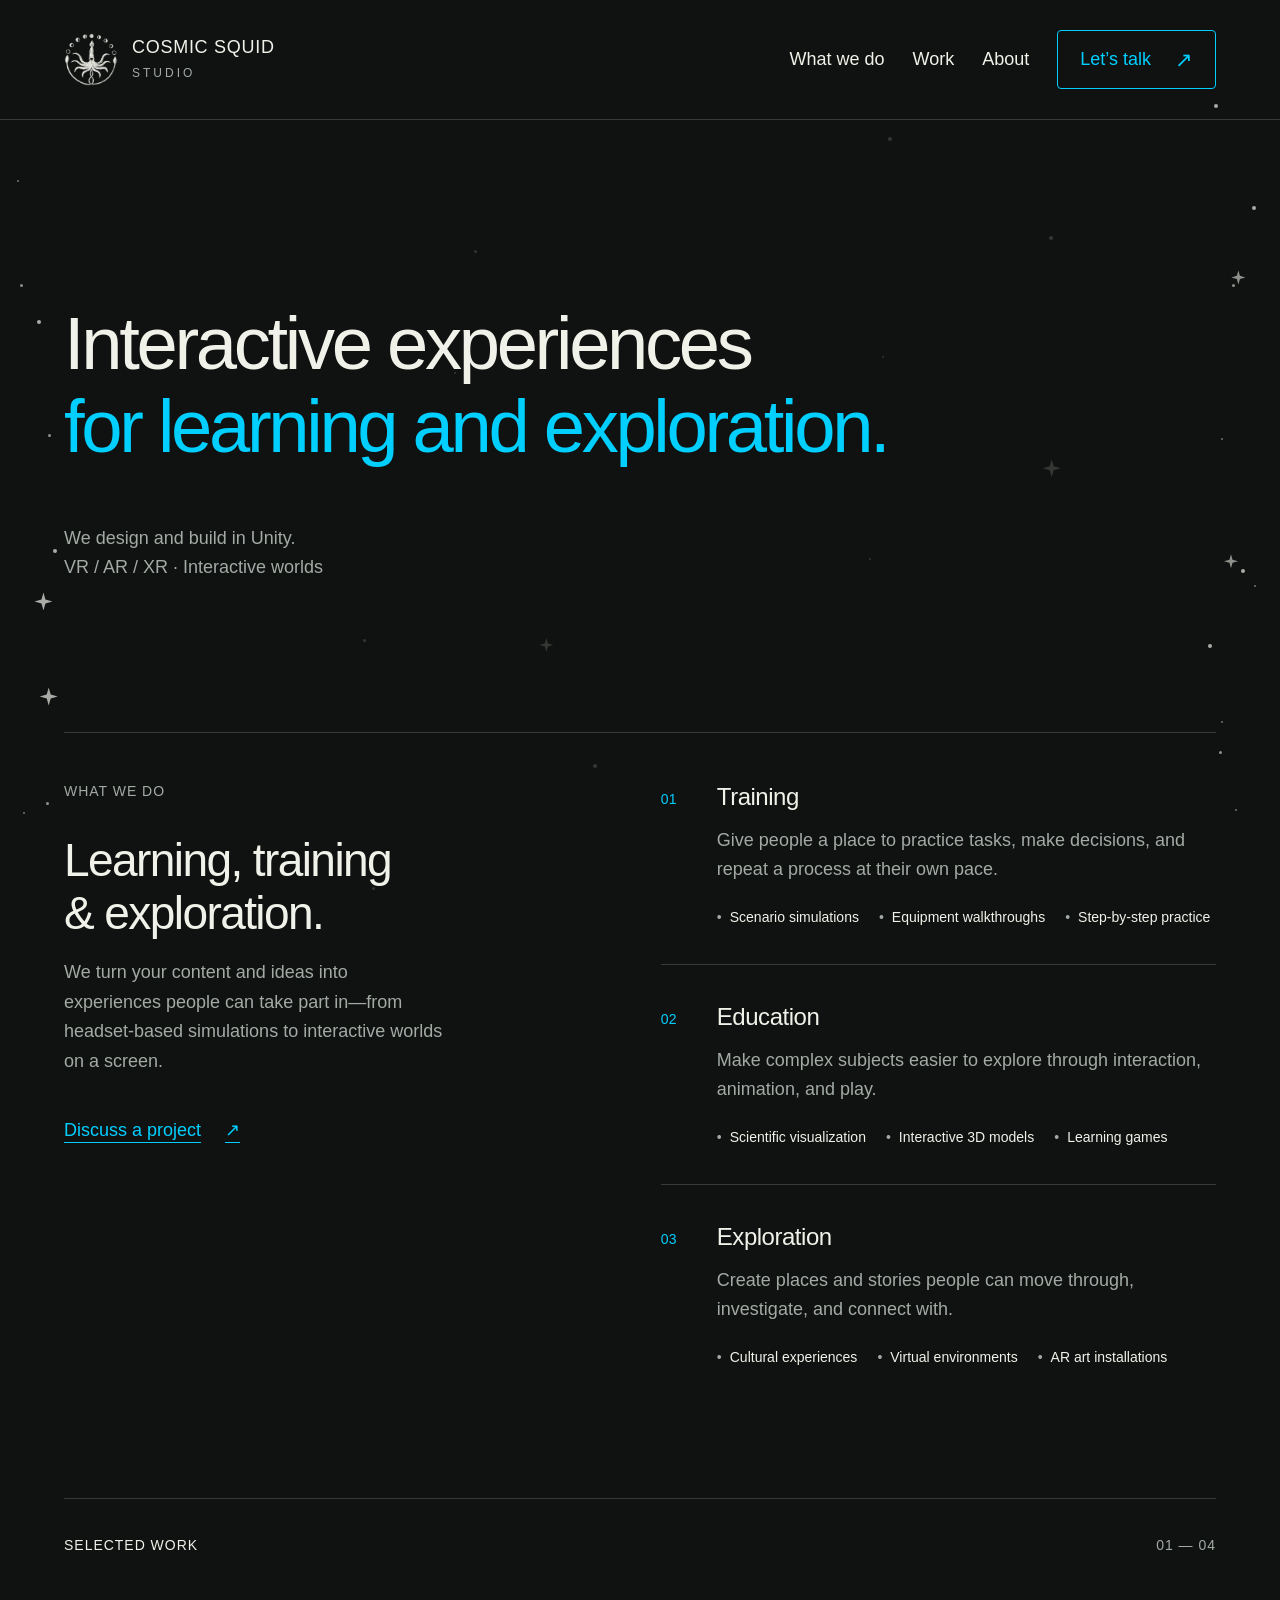
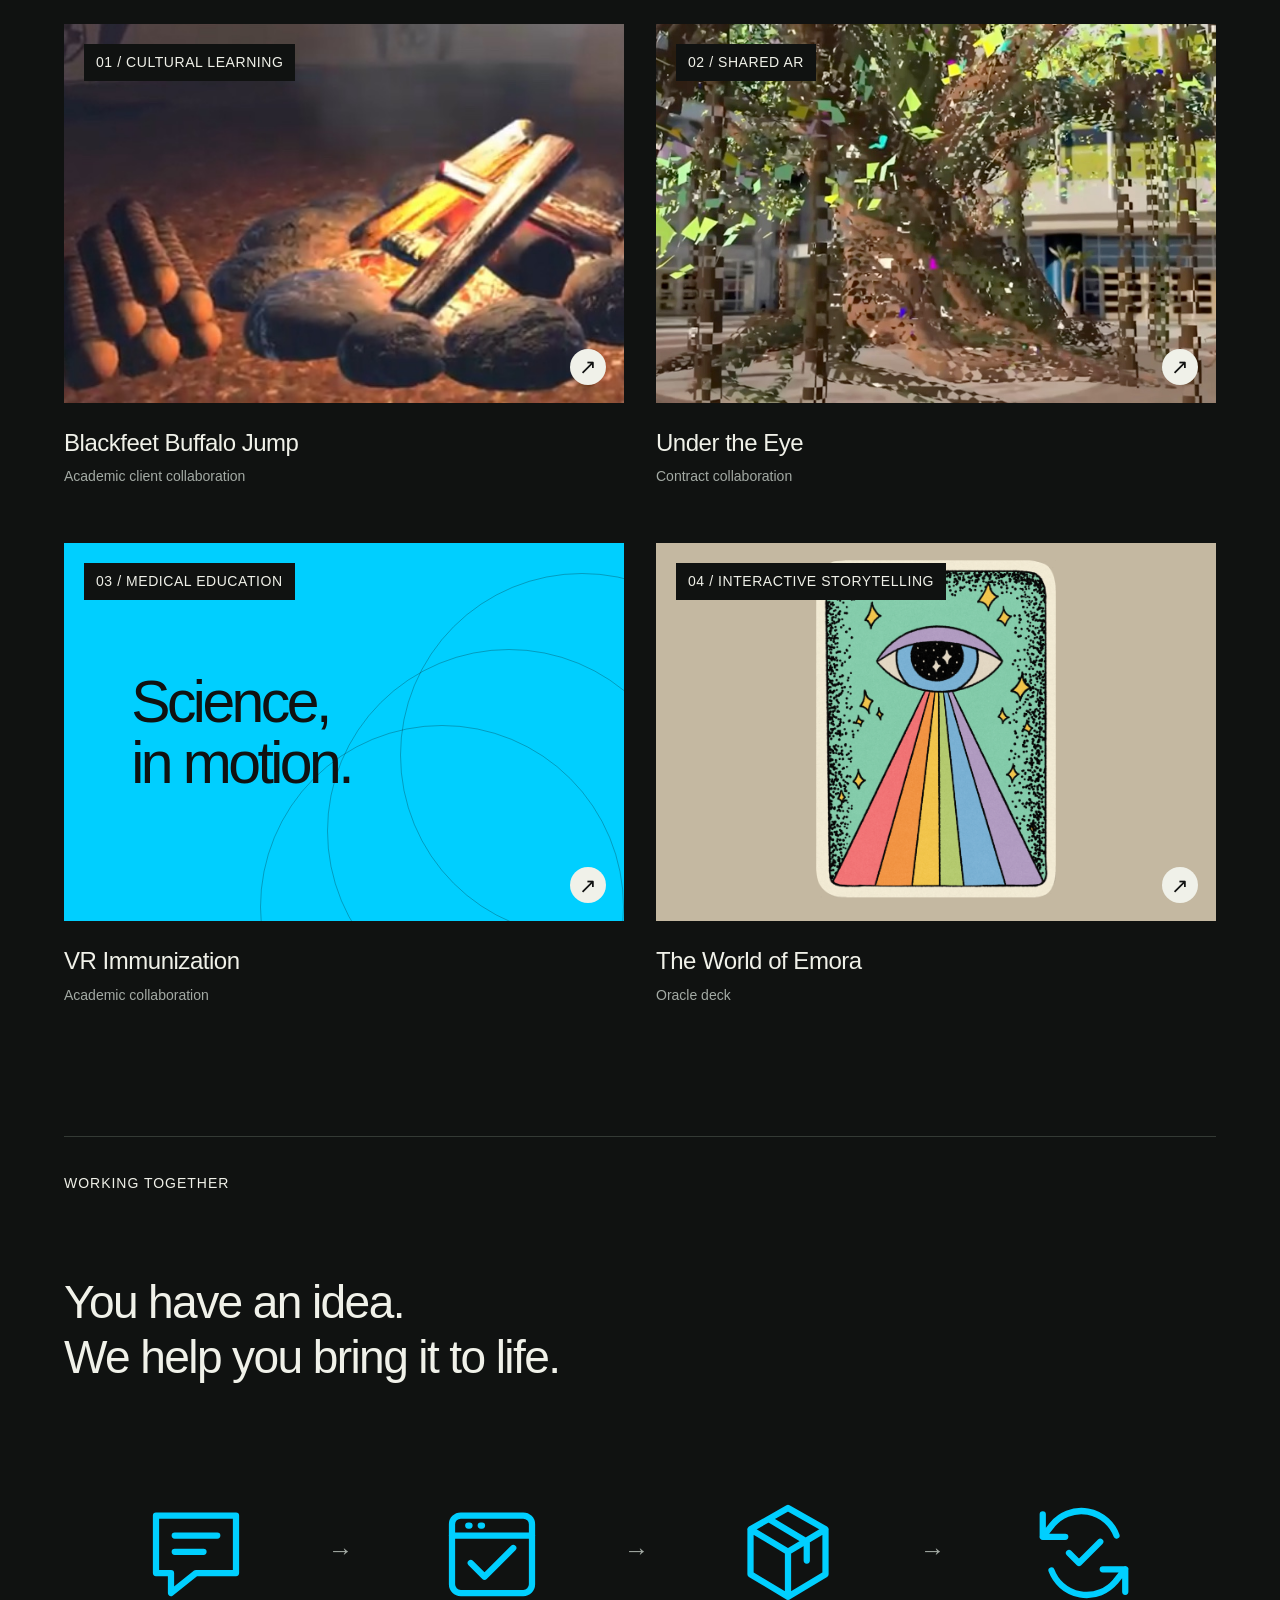
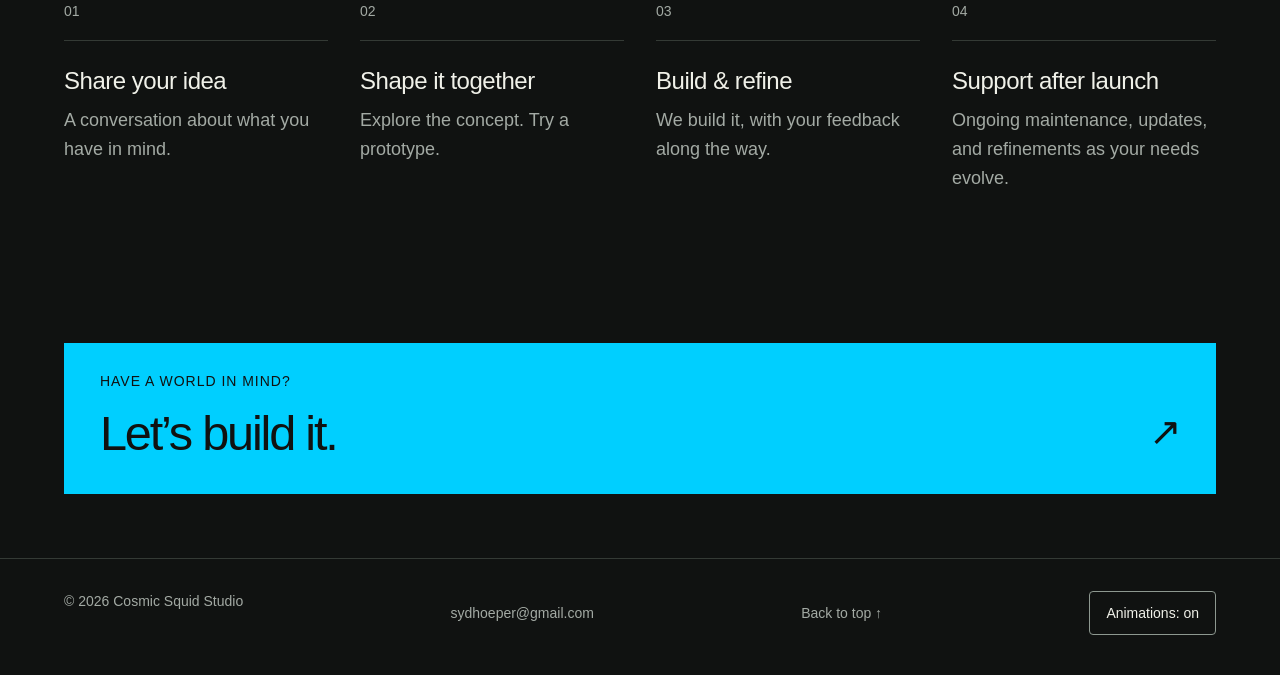
==== commit 12e9c30d: "Integrate post-launch support as fourth collaboration step" ====
--- a/index.html
+++ b/index.html
@@ -1,4 +1,4 @@
-<!doctype html><html lang="en"><head><meta charset="utf-8"><meta name="viewport" content="width=device-width, initial-scale=1"><title>Learning, training &amp; exploration | Cosmic Squid Studio</title><meta name="description" content="Cosmic Squid Studio is a remote-first immersive experience studio for learning, training, and exploration. Unity, VR/AR/XR, and interactive worlds."><meta name="theme-color" content="#101211"><link rel="icon" href="favicon.ico?v=logo-2" sizes="any"><link rel="icon" type="image/png" sizes="32x32" href="assets/favicon-32.png?v=logo-2"><link rel="icon" type="image/png" sizes="192x192" href="assets/favicon-192.png?v=logo-2"><link rel="stylesheet" href="home.css?v=compact-cta-28"><link rel="canonical" href="https://cosmicsquidstudio.com/"><meta property="og:site_name" content="Cosmic Squid Studio"><meta property="og:type" content="website"><meta property="og:title" content="Learning, training &amp; exploration | Cosmic Squid Studio"><meta property="og:description" content="Cosmic Squid Studio is a remote-first immersive experience studio for learning, training, and exploration. Unity, VR/AR/XR, and interactive worlds."><meta property="og:url" content="https://cosmicsquidstudio.com/"><meta property="og:image" content="https://cosmicsquidstudio.com/assets/cosmic-squid-transparent.png"><meta name="twitter:card" content="summary_large_image"><script src="home-motion.js?v=4" defer></script><link rel="stylesheet" href="accessibility.css?v=1"><script src="accessibility.js?v=1" defer></script><link rel="stylesheet" href="site-stars.css?v=1"><script src="site-stars.js?v=1" defer></script></head>
+<!doctype html><html lang="en"><head><meta charset="utf-8"><meta name="viewport" content="width=device-width, initial-scale=1"><title>Learning, training &amp; exploration | Cosmic Squid Studio</title><meta name="description" content="Cosmic Squid Studio is a remote-first immersive experience studio for learning, training, and exploration. Unity, VR/AR/XR, and interactive worlds."><meta name="theme-color" content="#101211"><link rel="icon" href="favicon.ico?v=logo-2" sizes="any"><link rel="icon" type="image/png" sizes="32x32" href="assets/favicon-32.png?v=logo-2"><link rel="icon" type="image/png" sizes="192x192" href="assets/favicon-192.png?v=logo-2"><link rel="stylesheet" href="home.css?v=four-steps-29"><link rel="canonical" href="https://cosmicsquidstudio.com/"><meta property="og:site_name" content="Cosmic Squid Studio"><meta property="og:type" content="website"><meta property="og:title" content="Learning, training &amp; exploration | Cosmic Squid Studio"><meta property="og:description" content="Cosmic Squid Studio is a remote-first immersive experience studio for learning, training, and exploration. Unity, VR/AR/XR, and interactive worlds."><meta property="og:url" content="https://cosmicsquidstudio.com/"><meta property="og:image" content="https://cosmicsquidstudio.com/assets/cosmic-squid-transparent.png"><meta name="twitter:card" content="summary_large_image"><script src="home-motion.js?v=4" defer></script><link rel="stylesheet" href="accessibility.css?v=1"><script src="accessibility.js?v=1" defer></script><link rel="stylesheet" href="site-stars.css?v=1"><script src="site-stars.js?v=1" defer></script></head>
 <body class="motion-home">
 <a class="skip" href="#main">Skip to content</a>
 <header class="header"><a class="brand" href="index.html" aria-label="Cosmic Squid Studio home"><img src="assets/cosmic-squid-transparent.png" alt=""><span>COSMIC SQUID<span>STUDIO</span></span></a><nav aria-label="Main navigation"><a href="#xr">What we do</a><a href="#work">Work</a><a href="about.html">About</a><a class="contact-link" href="contact.html">Let’s talk <span aria-hidden="true">↗</span></a></nav></header>
@@ -25,8 +25,9 @@
 <li><div class="step-visual" aria-hidden="true"><svg viewBox="0 0 96 96"><path d="M16 18h64v46H48L28 80V64H16Z"/><path d="M31 34h34M31 47h23"/></svg><span>01</span></div><h4>Share your idea</h4><p>A conversation about what you have in mind.</p></li>
 <li><div class="step-visual" aria-hidden="true"><svg viewBox="0 0 96 96"><rect x="16" y="18" width="64" height="62" rx="7"/><path d="M16 34h64M29 26h1M39 26h1M31 56l11 11 23-23"/></svg><span>02</span></div><h4>Shape it together</h4><p>Explore the concept. Try a prototype.</p></li>
 <li><div class="step-visual" aria-hidden="true"><svg viewBox="0 0 96 96"><path d="m48 12 30 17v36L48 83 18 65V29Zm-30 17 30 18 30-18M48 47v36M33 21l30 18v15"/></svg><span>03</span></div><h4>Build &amp; refine</h4><p>We build it, with your feedback along the way.</p></li>
+<li><div class="step-visual" aria-hidden="true"><svg viewBox="0 0 96 96"><path d="M74 34A30 30 0 0 0 23 25L15 35M15 17v18h18M22 62a30 30 0 0 0 51 9l8-10M81 79V61H63"/><path d="m36 48 8 8 17-17"/></svg><span>04</span></div><h4>Support after launch</h4><p>Ongoing maintenance, updates, and refinements as your needs evolve.</p></li>
 </ol>
-<div class="ongoing-support"><h3>Support after launch</h3><p>We offer ongoing maintenance, updates, and refinements to keep your experience working well as your needs evolve.</p></div>
+
 </section>
 
 <section class="contact" id="contact"><p class="eyebrow">Have a world in mind?</p><a href="contact.html">Let’s build it.<span aria-hidden="true">↗</span></a></section>
--- a/home.css
+++ b/home.css
@@ -286,3 +286,9 @@
 .contact:not(.intake) .eyebrow{margin:0 0 12px}
 .contact:not(.intake)>a{font-size:clamp(32px,3.8vw,52px);line-height:1.2}
 @media(max-width:700px){.contact:not(.intake),body.motion-home .contact:not(.intake){padding:24px;margin-bottom:48px}.contact:not(.intake)>a{font-size:32px}}
+
+/* Four equal stages, including ongoing support. */
+body.motion-home .process-steps{grid-template-columns:repeat(4,minmax(0,1fr));gap:32px}
+.process-steps li:not(:last-child)::after{right:-25px}
+@media(min-width:701px) and (max-width:1100px){body.motion-home .process-steps{grid-template-columns:repeat(2,minmax(0,1fr));gap:48px 40px}.process-steps li:nth-child(2)::after{display:none}}
+@media(max-width:700px){body.motion-home .process-steps{grid-template-columns:minmax(0,1fr);gap:44px}}
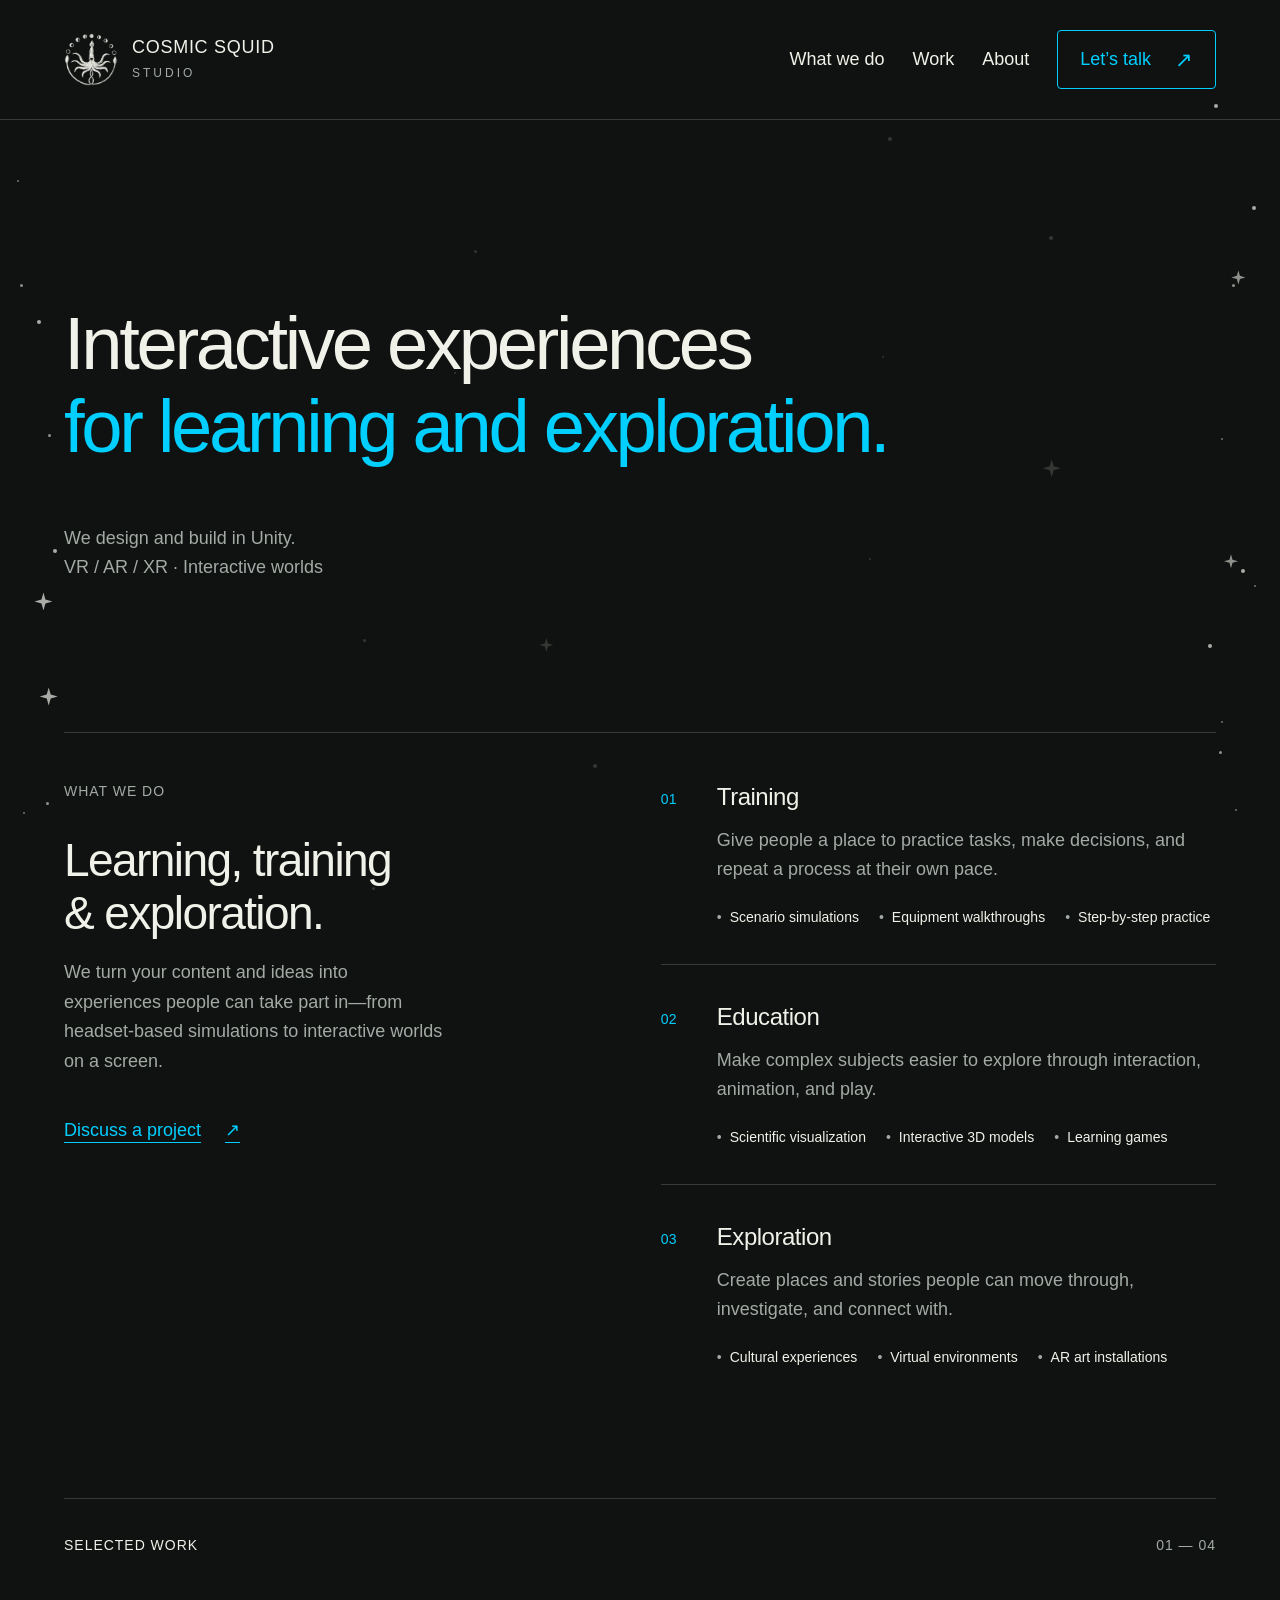
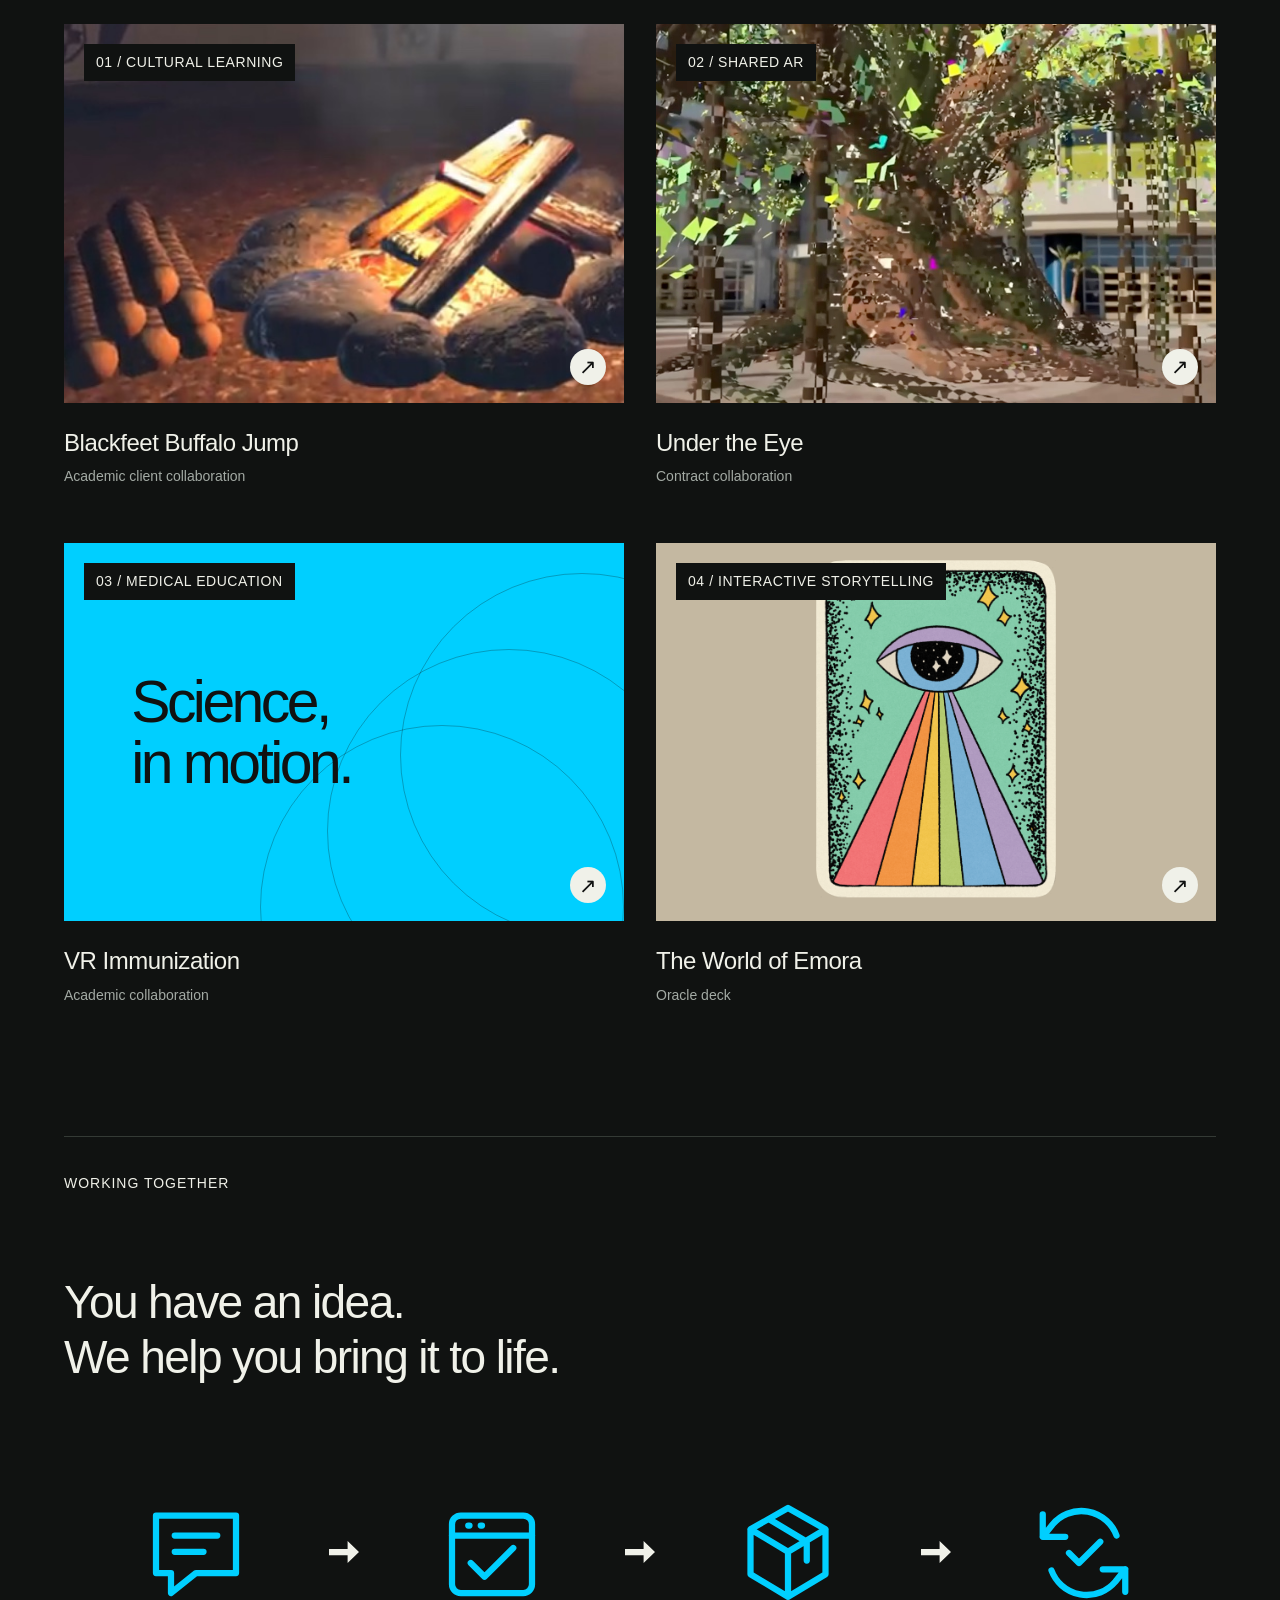
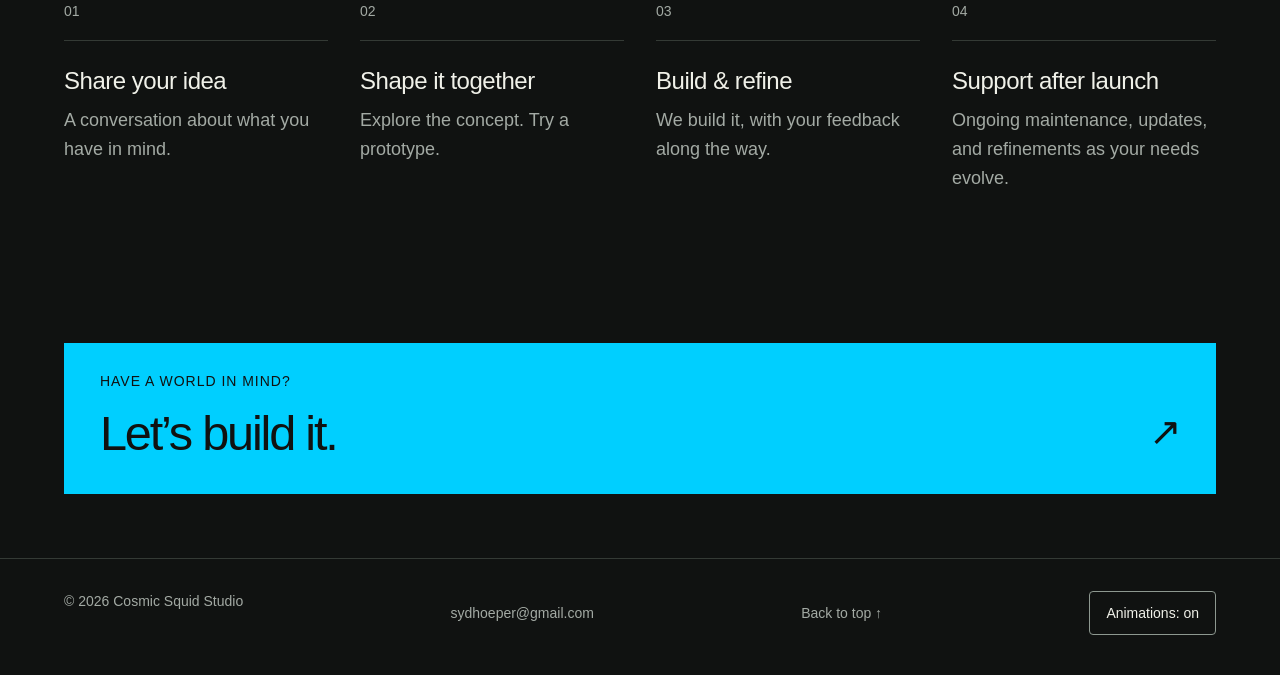
==== commit e5bb3f01: "Make process arrows bold white shapes" ====
--- a/index.html
+++ b/index.html
@@ -1,4 +1,4 @@
-<!doctype html><html lang="en"><head><meta charset="utf-8"><meta name="viewport" content="width=device-width, initial-scale=1"><title>Learning, training &amp; exploration | Cosmic Squid Studio</title><meta name="description" content="Cosmic Squid Studio is a remote-first immersive experience studio for learning, training, and exploration. Unity, VR/AR/XR, and interactive worlds."><meta name="theme-color" content="#101211"><link rel="icon" href="favicon.ico?v=logo-2" sizes="any"><link rel="icon" type="image/png" sizes="32x32" href="assets/favicon-32.png?v=logo-2"><link rel="icon" type="image/png" sizes="192x192" href="assets/favicon-192.png?v=logo-2"><link rel="stylesheet" href="home.css?v=four-steps-29"><link rel="canonical" href="https://cosmicsquidstudio.com/"><meta property="og:site_name" content="Cosmic Squid Studio"><meta property="og:type" content="website"><meta property="og:title" content="Learning, training &amp; exploration | Cosmic Squid Studio"><meta property="og:description" content="Cosmic Squid Studio is a remote-first immersive experience studio for learning, training, and exploration. Unity, VR/AR/XR, and interactive worlds."><meta property="og:url" content="https://cosmicsquidstudio.com/"><meta property="og:image" content="https://cosmicsquidstudio.com/assets/cosmic-squid-transparent.png"><meta name="twitter:card" content="summary_large_image"><script src="home-motion.js?v=4" defer></script><link rel="stylesheet" href="accessibility.css?v=1"><script src="accessibility.js?v=1" defer></script><link rel="stylesheet" href="site-stars.css?v=1"><script src="site-stars.js?v=1" defer></script></head>
+<!doctype html><html lang="en"><head><meta charset="utf-8"><meta name="viewport" content="width=device-width, initial-scale=1"><title>Learning, training &amp; exploration | Cosmic Squid Studio</title><meta name="description" content="Cosmic Squid Studio is a remote-first immersive experience studio for learning, training, and exploration. Unity, VR/AR/XR, and interactive worlds."><meta name="theme-color" content="#101211"><link rel="icon" href="favicon.ico?v=logo-2" sizes="any"><link rel="icon" type="image/png" sizes="32x32" href="assets/favicon-32.png?v=logo-2"><link rel="icon" type="image/png" sizes="192x192" href="assets/favicon-192.png?v=logo-2"><link rel="stylesheet" href="home.css?v=arrows-30"><link rel="canonical" href="https://cosmicsquidstudio.com/"><meta property="og:site_name" content="Cosmic Squid Studio"><meta property="og:type" content="website"><meta property="og:title" content="Learning, training &amp; exploration | Cosmic Squid Studio"><meta property="og:description" content="Cosmic Squid Studio is a remote-first immersive experience studio for learning, training, and exploration. Unity, VR/AR/XR, and interactive worlds."><meta property="og:url" content="https://cosmicsquidstudio.com/"><meta property="og:image" content="https://cosmicsquidstudio.com/assets/cosmic-squid-transparent.png"><meta name="twitter:card" content="summary_large_image"><script src="home-motion.js?v=4" defer></script><link rel="stylesheet" href="accessibility.css?v=1"><script src="accessibility.js?v=1" defer></script><link rel="stylesheet" href="site-stars.css?v=1"><script src="site-stars.js?v=1" defer></script></head>
 <body class="motion-home">
 <a class="skip" href="#main">Skip to content</a>
 <header class="header"><a class="brand" href="index.html" aria-label="Cosmic Squid Studio home"><img src="assets/cosmic-squid-transparent.png" alt=""><span>COSMIC SQUID<span>STUDIO</span></span></a><nav aria-label="Main navigation"><a href="#xr">What we do</a><a href="#work">Work</a><a href="about.html">About</a><a class="contact-link" href="contact.html">Let’s talk <span aria-hidden="true">↗</span></a></nav></header>
--- a/home.css
+++ b/home.css
@@ -292,3 +292,8 @@
 .process-steps li:not(:last-child)::after{right:-25px}
 @media(min-width:701px) and (max-width:1100px){body.motion-home .process-steps{grid-template-columns:repeat(2,minmax(0,1fr));gap:48px 40px}.process-steps li:nth-child(2)::after{display:none}}
 @media(max-width:700px){body.motion-home .process-steps{grid-template-columns:minmax(0,1fr);gap:44px}}
+
+/* Clear, bold connectors between collaboration stages. */
+.process-steps li:not(:last-child)::after{content:'';width:30px;height:22px;top:76px;right:-31px;background:#f0f1e9;clip-path:polygon(0 36%,62% 36%,62% 0,100% 50%,62% 100%,62% 64%,0 64%)}
+@media(min-width:701px) and (max-width:1100px){.process-steps li:not(:last-child)::after{right:-35px}.process-steps li:nth-child(2)::after{display:none}}
+@media(max-width:700px){.process-steps li:not(:last-child)::after{display:none}}
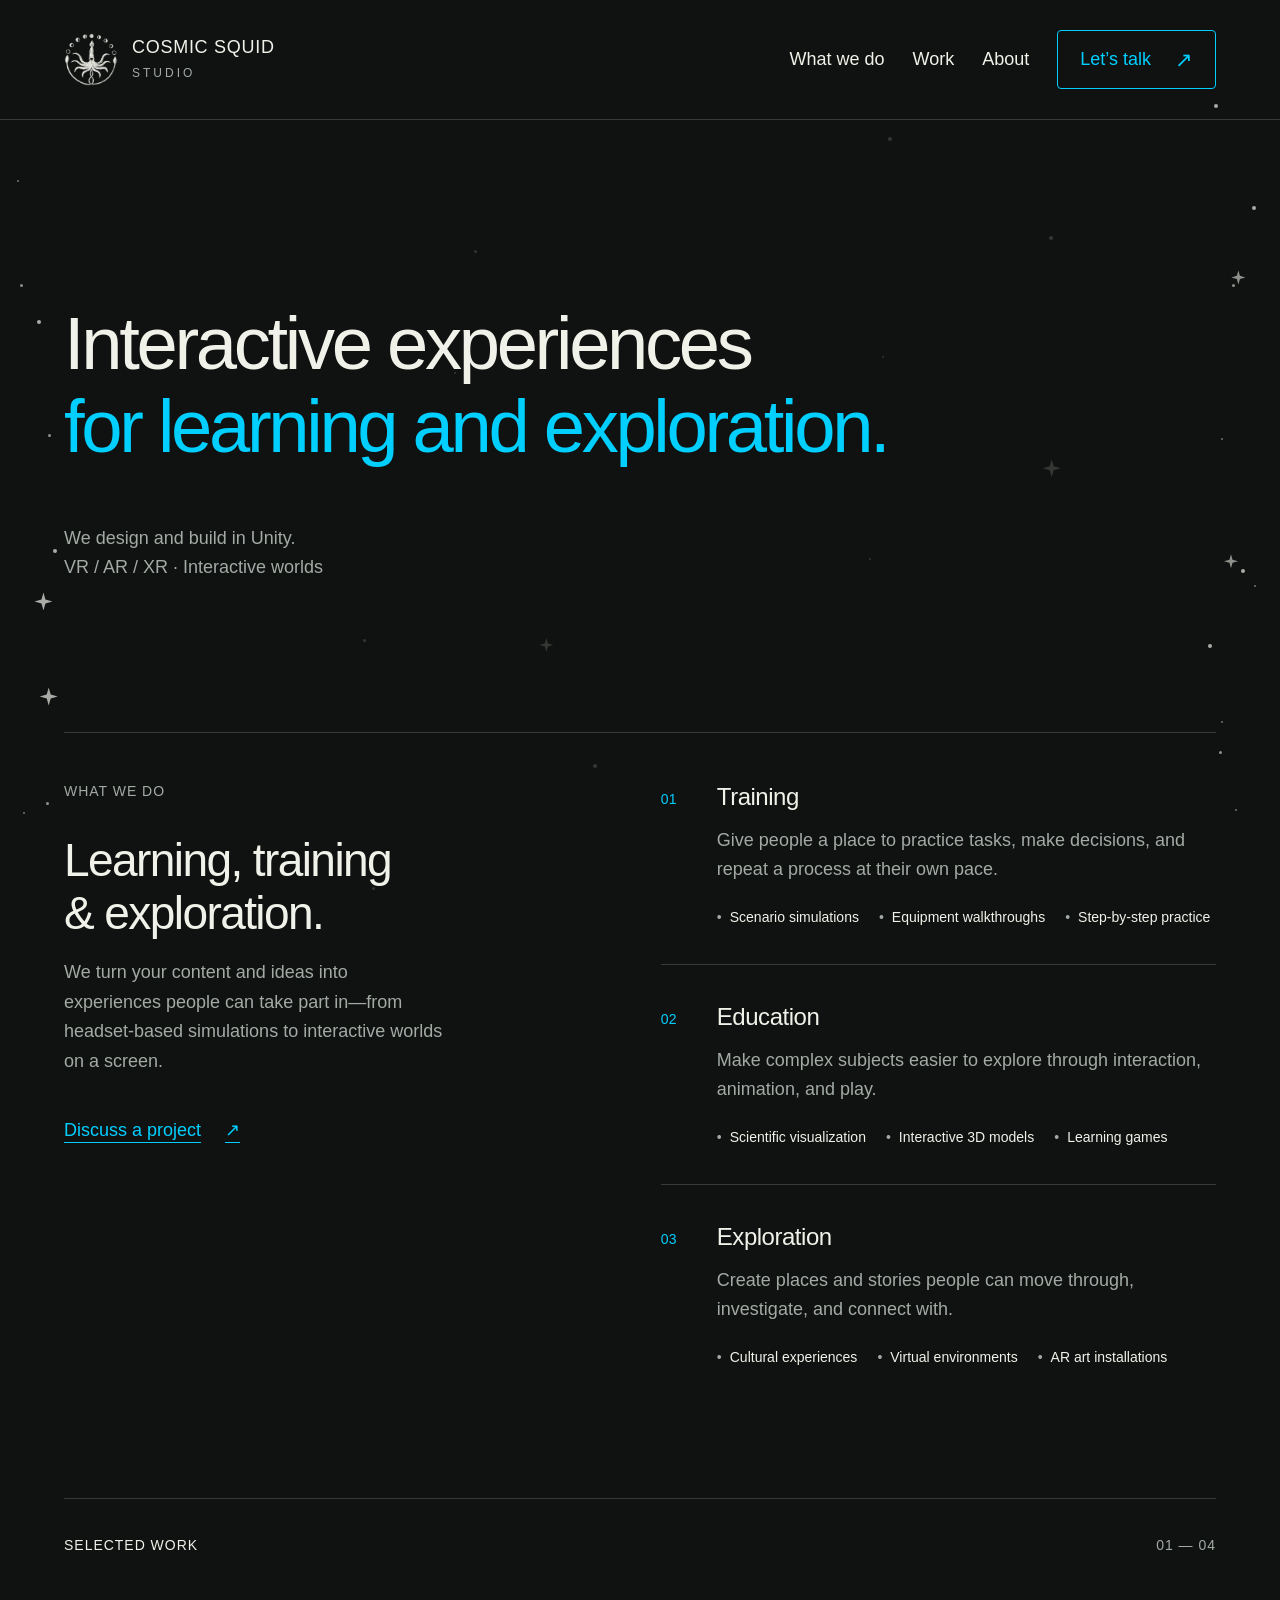
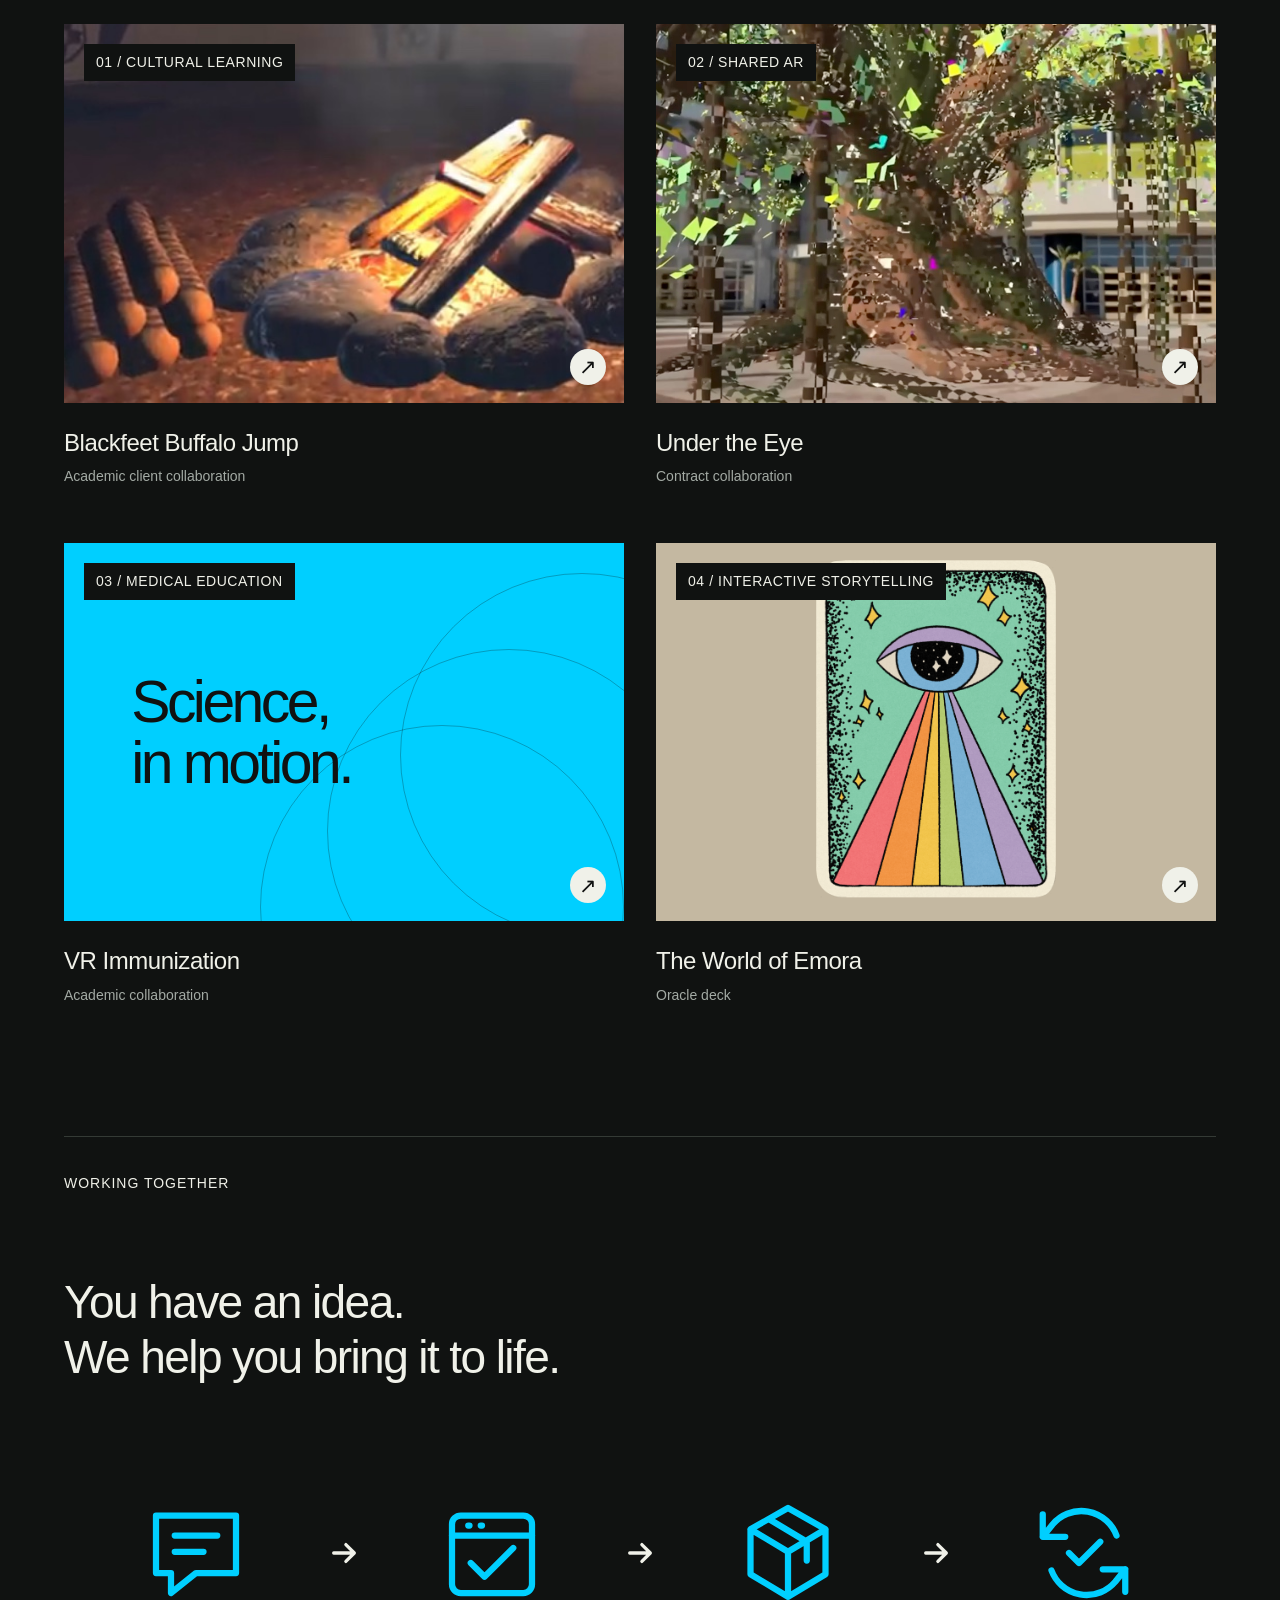
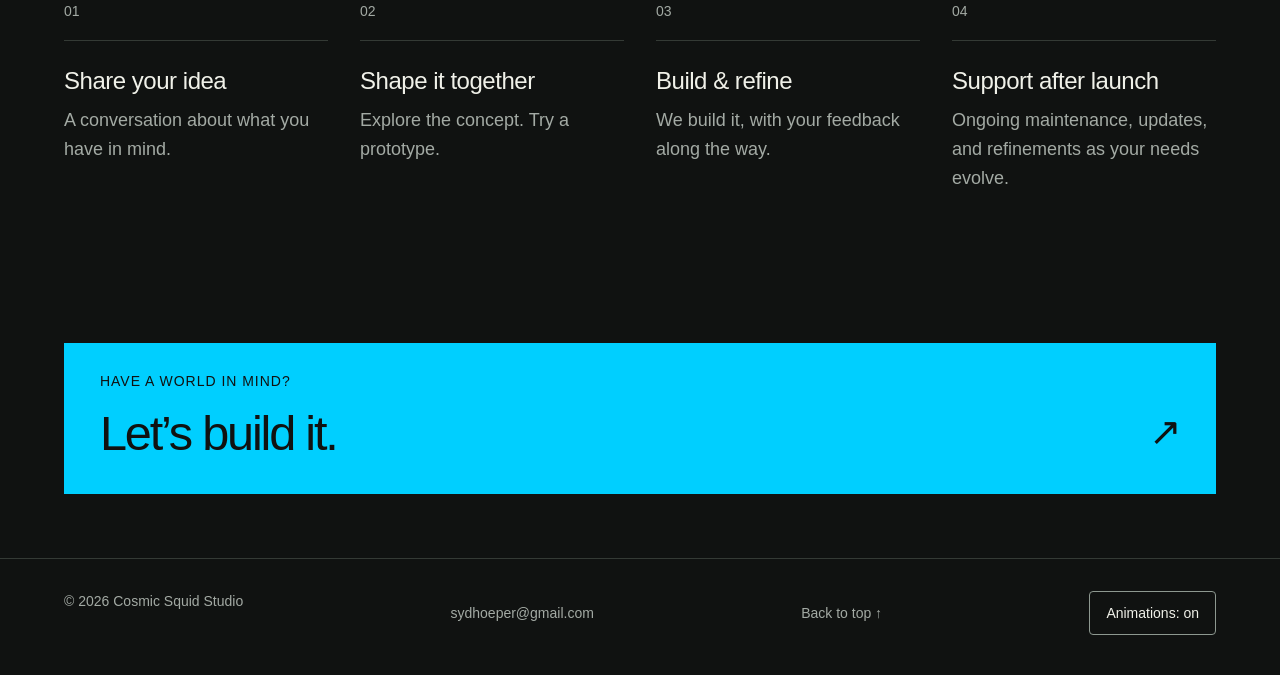
==== commit 4857ccb9: "Match process arrows to rounded icon strokes" ====
--- a/index.html
+++ b/index.html
@@ -1,4 +1,4 @@
-<!doctype html><html lang="en"><head><meta charset="utf-8"><meta name="viewport" content="width=device-width, initial-scale=1"><title>Learning, training &amp; exploration | Cosmic Squid Studio</title><meta name="description" content="Cosmic Squid Studio is a remote-first immersive experience studio for learning, training, and exploration. Unity, VR/AR/XR, and interactive worlds."><meta name="theme-color" content="#101211"><link rel="icon" href="favicon.ico?v=logo-2" sizes="any"><link rel="icon" type="image/png" sizes="32x32" href="assets/favicon-32.png?v=logo-2"><link rel="icon" type="image/png" sizes="192x192" href="assets/favicon-192.png?v=logo-2"><link rel="stylesheet" href="home.css?v=arrows-30"><link rel="canonical" href="https://cosmicsquidstudio.com/"><meta property="og:site_name" content="Cosmic Squid Studio"><meta property="og:type" content="website"><meta property="og:title" content="Learning, training &amp; exploration | Cosmic Squid Studio"><meta property="og:description" content="Cosmic Squid Studio is a remote-first immersive experience studio for learning, training, and exploration. Unity, VR/AR/XR, and interactive worlds."><meta property="og:url" content="https://cosmicsquidstudio.com/"><meta property="og:image" content="https://cosmicsquidstudio.com/assets/cosmic-squid-transparent.png"><meta name="twitter:card" content="summary_large_image"><script src="home-motion.js?v=4" defer></script><link rel="stylesheet" href="accessibility.css?v=1"><script src="accessibility.js?v=1" defer></script><link rel="stylesheet" href="site-stars.css?v=1"><script src="site-stars.js?v=1" defer></script></head>
+<!doctype html><html lang="en"><head><meta charset="utf-8"><meta name="viewport" content="width=device-width, initial-scale=1"><title>Learning, training &amp; exploration | Cosmic Squid Studio</title><meta name="description" content="Cosmic Squid Studio is a remote-first immersive experience studio for learning, training, and exploration. Unity, VR/AR/XR, and interactive worlds."><meta name="theme-color" content="#101211"><link rel="icon" href="favicon.ico?v=logo-2" sizes="any"><link rel="icon" type="image/png" sizes="32x32" href="assets/favicon-32.png?v=logo-2"><link rel="icon" type="image/png" sizes="192x192" href="assets/favicon-192.png?v=logo-2"><link rel="stylesheet" href="home.css?v=rounded-arrows-31"><link rel="canonical" href="https://cosmicsquidstudio.com/"><meta property="og:site_name" content="Cosmic Squid Studio"><meta property="og:type" content="website"><meta property="og:title" content="Learning, training &amp; exploration | Cosmic Squid Studio"><meta property="og:description" content="Cosmic Squid Studio is a remote-first immersive experience studio for learning, training, and exploration. Unity, VR/AR/XR, and interactive worlds."><meta property="og:url" content="https://cosmicsquidstudio.com/"><meta property="og:image" content="https://cosmicsquidstudio.com/assets/cosmic-squid-transparent.png"><meta name="twitter:card" content="summary_large_image"><script src="home-motion.js?v=4" defer></script><link rel="stylesheet" href="accessibility.css?v=1"><script src="accessibility.js?v=1" defer></script><link rel="stylesheet" href="site-stars.css?v=1"><script src="site-stars.js?v=1" defer></script></head>
 <body class="motion-home">
 <a class="skip" href="#main">Skip to content</a>
 <header class="header"><a class="brand" href="index.html" aria-label="Cosmic Squid Studio home"><img src="assets/cosmic-squid-transparent.png" alt=""><span>COSMIC SQUID<span>STUDIO</span></span></a><nav aria-label="Main navigation"><a href="#xr">What we do</a><a href="#work">Work</a><a href="about.html">About</a><a class="contact-link" href="contact.html">Let’s talk <span aria-hidden="true">↗</span></a></nav></header>
--- a/home.css
+++ b/home.css
@@ -294,6 +294,6 @@
 @media(max-width:700px){body.motion-home .process-steps{grid-template-columns:minmax(0,1fr);gap:44px}}
 
 /* Clear, bold connectors between collaboration stages. */
-.process-steps li:not(:last-child)::after{content:'';width:30px;height:22px;top:76px;right:-31px;background:#f0f1e9;clip-path:polygon(0 36%,62% 36%,62% 0,100% 50%,62% 100%,62% 64%,0 64%)}
+.process-steps li:not(:last-child)::after{content:'';width:30px;height:30px;top:73px;right:-31px;background:transparent url("data:image/svg+xml,%3Csvg xmlns='http://www.w3.org/2000/svg' viewBox='0 0 32 32'%3E%3Cpath d='M5 16h21M18 7l9 9-9 9' fill='none' stroke='%23f0f1e9' stroke-width='3.5' stroke-linecap='round' stroke-linejoin='round'/%3E%3C/svg%3E") center/contain no-repeat;clip-path:none}
 @media(min-width:701px) and (max-width:1100px){.process-steps li:not(:last-child)::after{right:-35px}.process-steps li:nth-child(2)::after{display:none}}
 @media(max-width:700px){.process-steps li:not(:last-child)::after{display:none}}
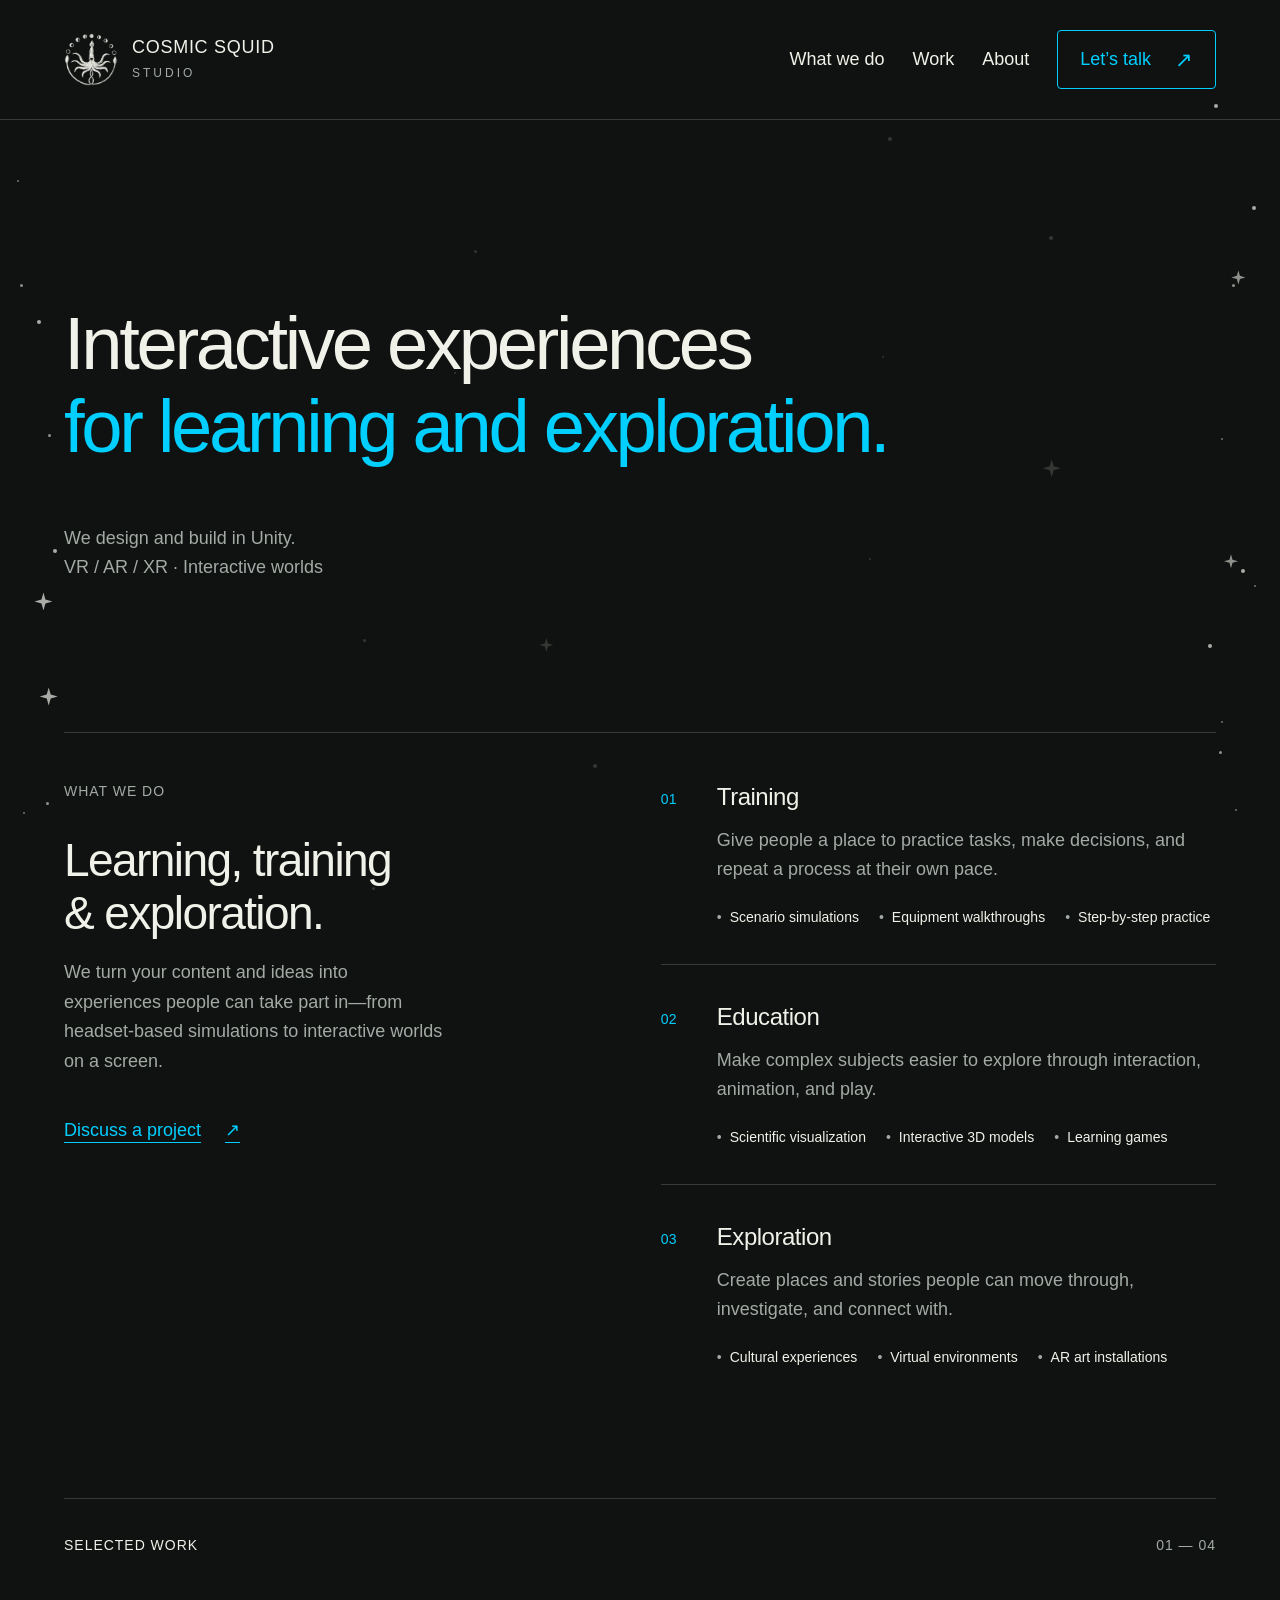
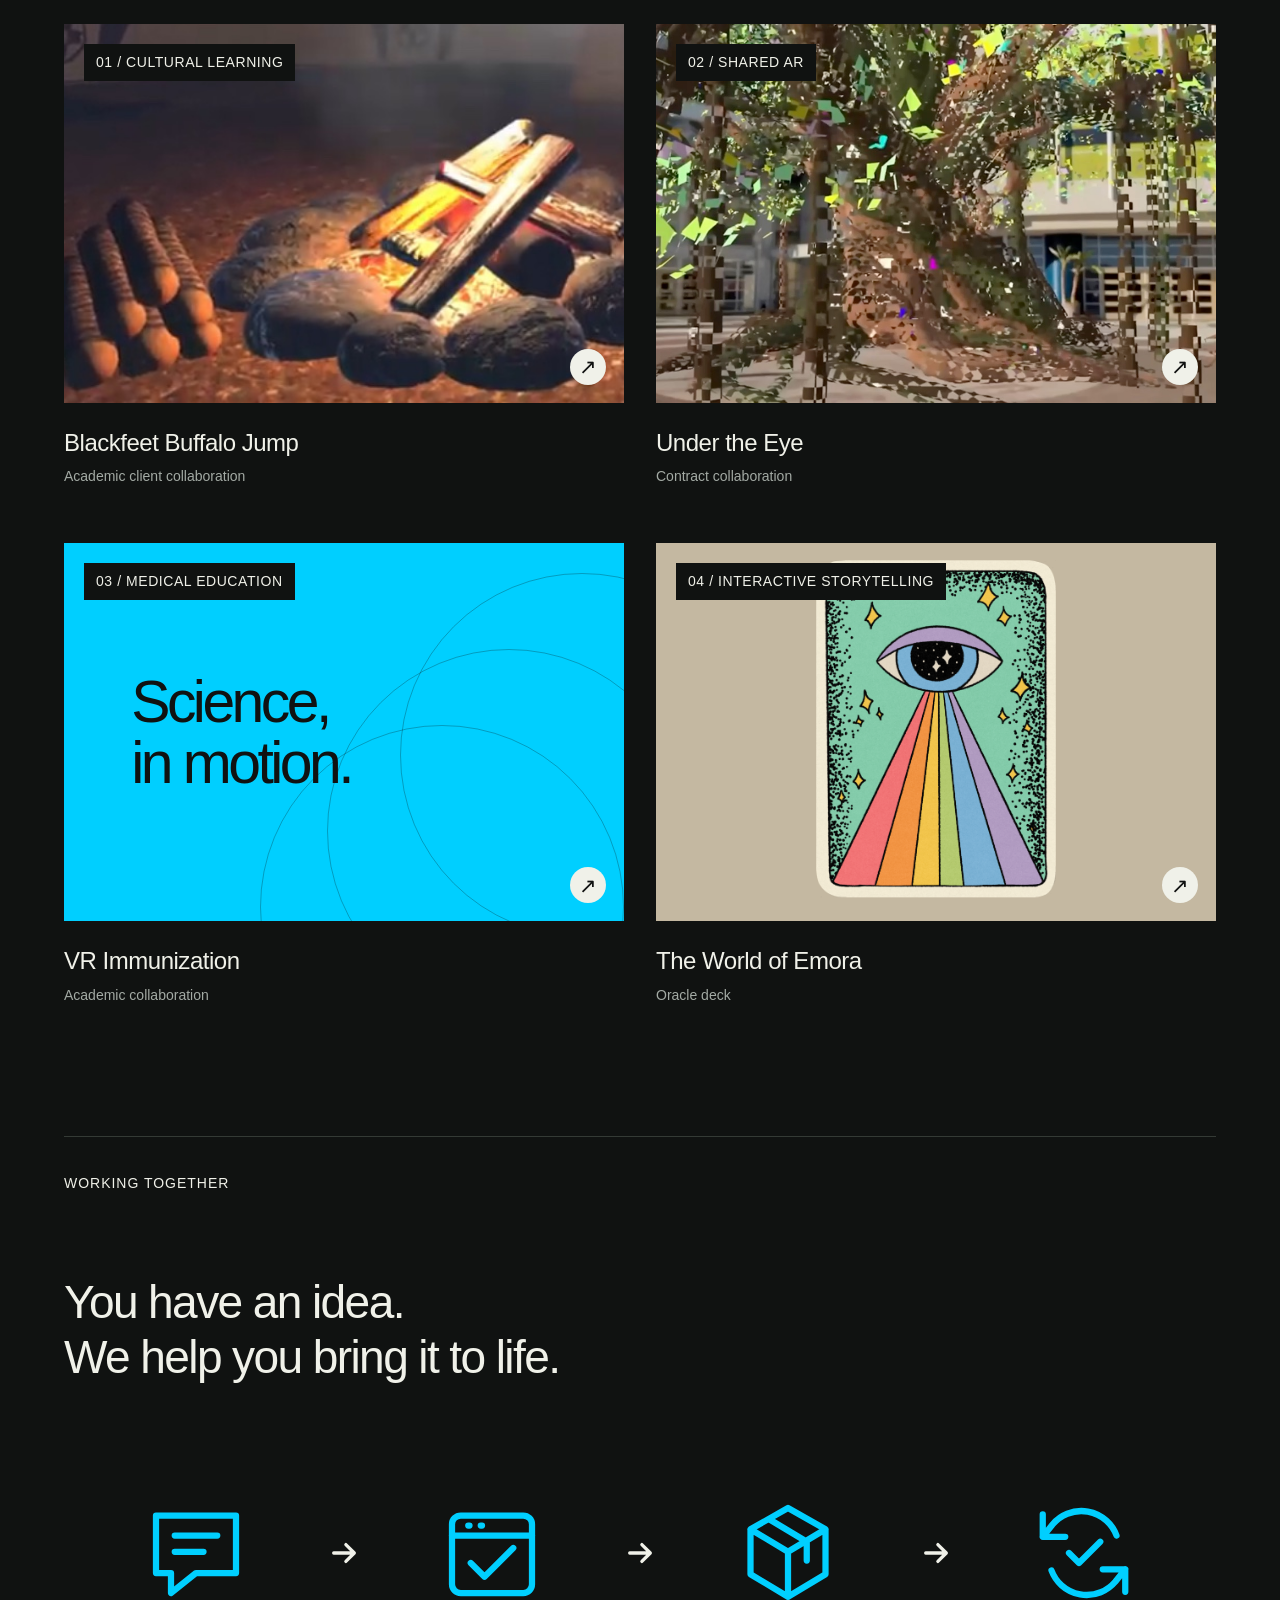
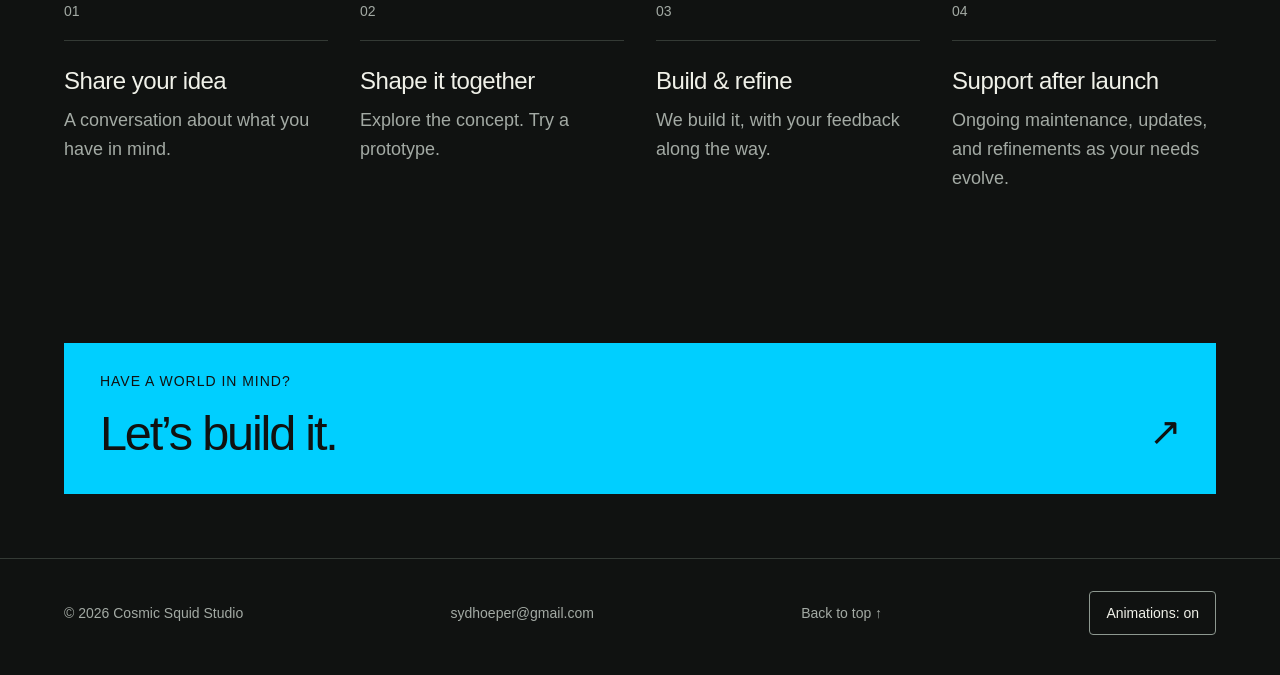
==== commit faa1216c: "Unify site presentation and resolve accessibility audit findings" ====
--- a/index.html
+++ b/index.html
@@ -1,7 +1,7 @@
-<!doctype html><html lang="en"><head><meta charset="utf-8"><meta name="viewport" content="width=device-width, initial-scale=1"><title>Learning, training &amp; exploration | Cosmic Squid Studio</title><meta name="description" content="Cosmic Squid Studio is a remote-first immersive experience studio for learning, training, and exploration. Unity, VR/AR/XR, and interactive worlds."><meta name="theme-color" content="#101211"><link rel="icon" href="favicon.ico?v=logo-2" sizes="any"><link rel="icon" type="image/png" sizes="32x32" href="assets/favicon-32.png?v=logo-2"><link rel="icon" type="image/png" sizes="192x192" href="assets/favicon-192.png?v=logo-2"><link rel="stylesheet" href="home.css?v=rounded-arrows-31"><link rel="canonical" href="https://cosmicsquidstudio.com/"><meta property="og:site_name" content="Cosmic Squid Studio"><meta property="og:type" content="website"><meta property="og:title" content="Learning, training &amp; exploration | Cosmic Squid Studio"><meta property="og:description" content="Cosmic Squid Studio is a remote-first immersive experience studio for learning, training, and exploration. Unity, VR/AR/XR, and interactive worlds."><meta property="og:url" content="https://cosmicsquidstudio.com/"><meta property="og:image" content="https://cosmicsquidstudio.com/assets/cosmic-squid-transparent.png"><meta name="twitter:card" content="summary_large_image"><script src="home-motion.js?v=4" defer></script><link rel="stylesheet" href="accessibility.css?v=1"><script src="accessibility.js?v=1" defer></script><link rel="stylesheet" href="site-stars.css?v=1"><script src="site-stars.js?v=1" defer></script></head>
+<!doctype html><html lang="en"><head><meta charset="utf-8"><meta name="viewport" content="width=device-width, initial-scale=1"><title>Learning, training &amp; exploration | Cosmic Squid Studio</title><meta name="description" content="Cosmic Squid Studio is a remote-first immersive experience studio for learning, training, and exploration. Unity, VR/AR/XR, and interactive worlds."><meta name="theme-color" content="#101211"><link rel="icon" href="favicon.ico?v=logo-2" sizes="any"><link rel="icon" type="image/png" sizes="32x32" href="assets/favicon-32.png?v=logo-2"><link rel="icon" type="image/png" sizes="192x192" href="assets/favicon-192.png?v=logo-2"><link rel="stylesheet" href="home.css?v=rounded-arrows-31"><link rel="canonical" href="https://cosmicsquidstudio.com/"><meta property="og:site_name" content="Cosmic Squid Studio"><meta property="og:type" content="website"><meta property="og:title" content="Learning, training &amp; exploration | Cosmic Squid Studio"><meta property="og:description" content="Cosmic Squid Studio is a remote-first immersive experience studio for learning, training, and exploration. Unity, VR/AR/XR, and interactive worlds."><meta property="og:url" content="https://cosmicsquidstudio.com/"><meta property="og:image" content="https://cosmicsquidstudio.com/assets/cosmic-squid-transparent.png"><meta name="twitter:card" content="summary_large_image"><script src="home-motion.js?v=audit-1" defer></script><link rel="stylesheet" href="site-shell.css?v=1"><link rel="stylesheet" href="accessibility.css?v=2"><script src="accessibility.js?v=audit-1" defer></script><link rel="stylesheet" href="site-stars.css?v=1"><script src="site-stars.js?v=audit-1" defer></script></head>
 <body class="motion-home">
 <a class="skip" href="#main">Skip to content</a>
-<header class="header"><a class="brand" href="index.html" aria-label="Cosmic Squid Studio home"><img src="assets/cosmic-squid-transparent.png" alt=""><span>COSMIC SQUID<span>STUDIO</span></span></a><nav aria-label="Main navigation"><a href="#xr">What we do</a><a href="#work">Work</a><a href="about.html">About</a><a class="contact-link" href="contact.html">Let’s talk <span aria-hidden="true">↗</span></a></nav></header>
+<header class="header"><a class="brand" href="index.html" aria-label="Cosmic Squid Studio home"><img src="assets/cosmic-squid-transparent.png" alt="" width="54" height="54"><span>COSMIC SQUID<span>STUDIO</span></span></a><nav aria-label="Main navigation"><a href="index.html#xr">What we do</a><a href="index.html#work">Work</a><a href="about.html">About</a><a class="contact-link" href="contact.html">Let’s talk <span aria-hidden="true">↗</span></a></nav></header>
 <main id="main">
 <section class="hero" aria-labelledby="hero-title"><h1 id="hero-title">Interactive experiences<br><span>for learning and exploration.</span></h1><div class="hero-bottom"><p>We design and build in Unity.<br>VR / AR / XR · Interactive worlds</p></div></section>
 <section class="xr-uses" id="xr" aria-labelledby="xr-title">
--- a/site-shell.css
+++ b/site-shell.css
@@ -0,0 +1,46 @@
+/* Shared brand tokens and navigation across every content page. */
+:root{--ink:#101211;--paper:#f0f1e9;--acid:#00cfff;--muted:#a3aaa4;--line:#343a35}
+body{font-family:"Avenir Next",Avenir,"Segoe UI",Arial,sans-serif;background:#101211;color:#f0f1e9}
+.site-header,.header{max-width:1600px;margin:auto;padding:24px 5%;min-height:120px;height:auto;display:flex;align-items:center;justify-content:space-between;flex-wrap:wrap;gap:32px;border-bottom:1px solid var(--line)}
+.site-header .brand,.header .brand{display:flex;align-items:center;gap:14px;font-size:18px;font-weight:500;line-height:1.2;letter-spacing:.04em;text-decoration:none}
+.site-header .brand img,.header .brand img{width:54px;height:54px;object-fit:contain;border-radius:0}
+.site-header .brand span span,.header .brand span span{display:block;font-size:12px;font-weight:500;line-height:1.4;letter-spacing:.25em;margin-top:6px;color:var(--muted)}
+.site-header nav,.header nav{display:flex;flex-wrap:wrap;align-items:center;gap:28px;font-size:18px;line-height:1.6;font-weight:500}
+.site-header nav a,.header nav a{display:inline-flex;align-items:center;min-height:48px;text-decoration:none}
+.site-header nav a:hover,.header nav a:hover{color:var(--acid)}
+.site-header .contact-link,.header .contact-link{border:1px solid var(--acid);border-radius:4px;padding:12px 22px;color:var(--acid)}
+.contact-link span{margin-left:24px;font-size:21px}
+nav a[aria-current=page]{text-decoration:underline;text-underline-offset:6px}
+footer{max-width:1600px;margin:auto;padding:32px 5% 40px;display:flex;align-items:center;justify-content:space-between;flex-wrap:wrap;gap:20px;border-top:1px solid var(--line);font-size:14px;line-height:1.5;color:var(--muted)}
+footer a{color:inherit;font-weight:400;text-decoration:none}
+footer a:hover{text-decoration:underline}
+.case-study{font-size:18px}
+.case-study h1,.case-study h2,.case-study h3{font-family:inherit;font-weight:500;line-height:1.2}
+.case-study h1{font-size:clamp(36px,5.8vw,78px)}
+.case-study h2{font-size:32px}.case-study h3{font-size:24px}
+.case-study :is([class$='-eyebrow'],[class$='-label'],[class$='-build-focus']){font-size:14px;line-height:1.6;letter-spacing:.07em}
+.case-study [class$='-fact'] span,.oracle-game-controls p{font-size:16px}
+.case-study .back{font-size:18px}
+.case-study button{font-family:inherit}
+.emora-carousel-thumbnails button{border-color:#8d9890;font-size:16px}
+/* Keep focus outlines clear of media clipping and native playback controls. */
+.emora-carousel-arrow{position:static;flex:none}
+.emora-carousel-viewport{overflow:visible!important}
+.emora-carousel-controls{display:flex;flex-wrap:wrap;align-items:center;gap:16px}
+.case-study .oracle-card-fan{flex-wrap:wrap;justify-content:center}
+.case-study .oracle-card-fan img{width:calc(20% - 12px)}
+@media(max-width:700px){
+ .site-header,.header{min-height:100px;gap:22px;padding-top:24px;padding-bottom:20px}
+ .site-header .brand,.header .brand{font-size:16px;gap:12px}
+ .site-header .brand img,.header .brand img{width:46px;height:46px}
+ .site-header nav,.header nav{width:100%;gap:12px 24px;font-size:18px;justify-content:flex-start}
+ .site-header .contact-link,.header .contact-link{margin-left:auto;padding:10px 16px}
+ .case-study .oracle-card-fan img{width:calc(33.333% - 12px)}
+ footer{flex-direction:column;align-items:flex-start;gap:14px}
+ footer span:nth-child(2){display:initial}
+}
+.case-study [class$='-card'] p{font-size:18px;line-height:1.7}
+.case-study .case-end p{font-family:inherit;font-size:24px;font-weight:500}
+.case-study .button{font-size:18px;font-weight:500;border-radius:4px}
+.case-study .oracle-link-kicker{font-size:14px}
+@media(forced-colors:active){.emora-carousel-thumbnails button{border-color:ButtonText}}
--- a/accessibility.css
+++ b/accessibility.css
@@ -42,3 +42,5 @@
  button,input,textarea,.project-number{border:1px solid ButtonText}
  .step-visual svg{stroke:CanvasText}
 }
+
+[hidden]{display:none!important}.visually-hidden{position:absolute!important;width:1px!important;height:1px!important;padding:0!important;margin:-1px!important;overflow:hidden!important;clip-path:inset(50%);white-space:nowrap!important;border:0!important}.error-summary:focus{outline:3px solid #fff;outline-offset:4px}
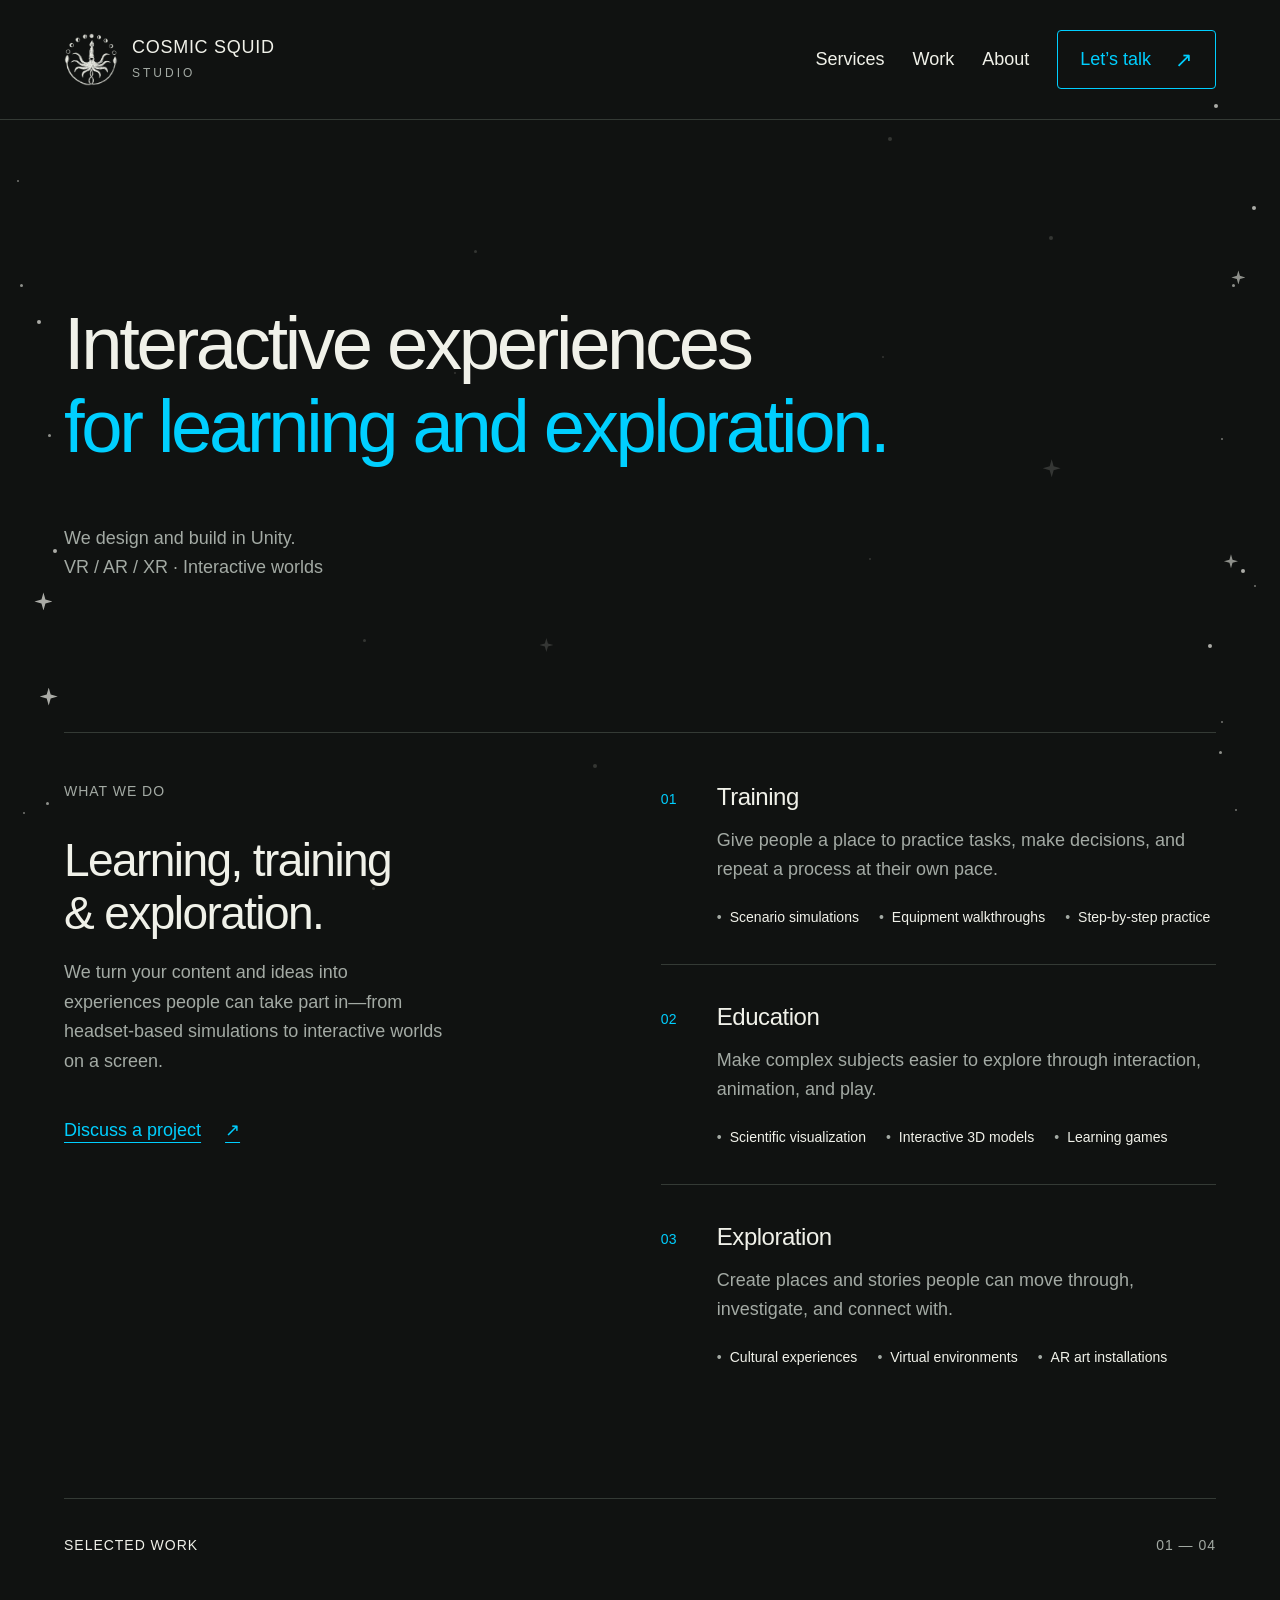
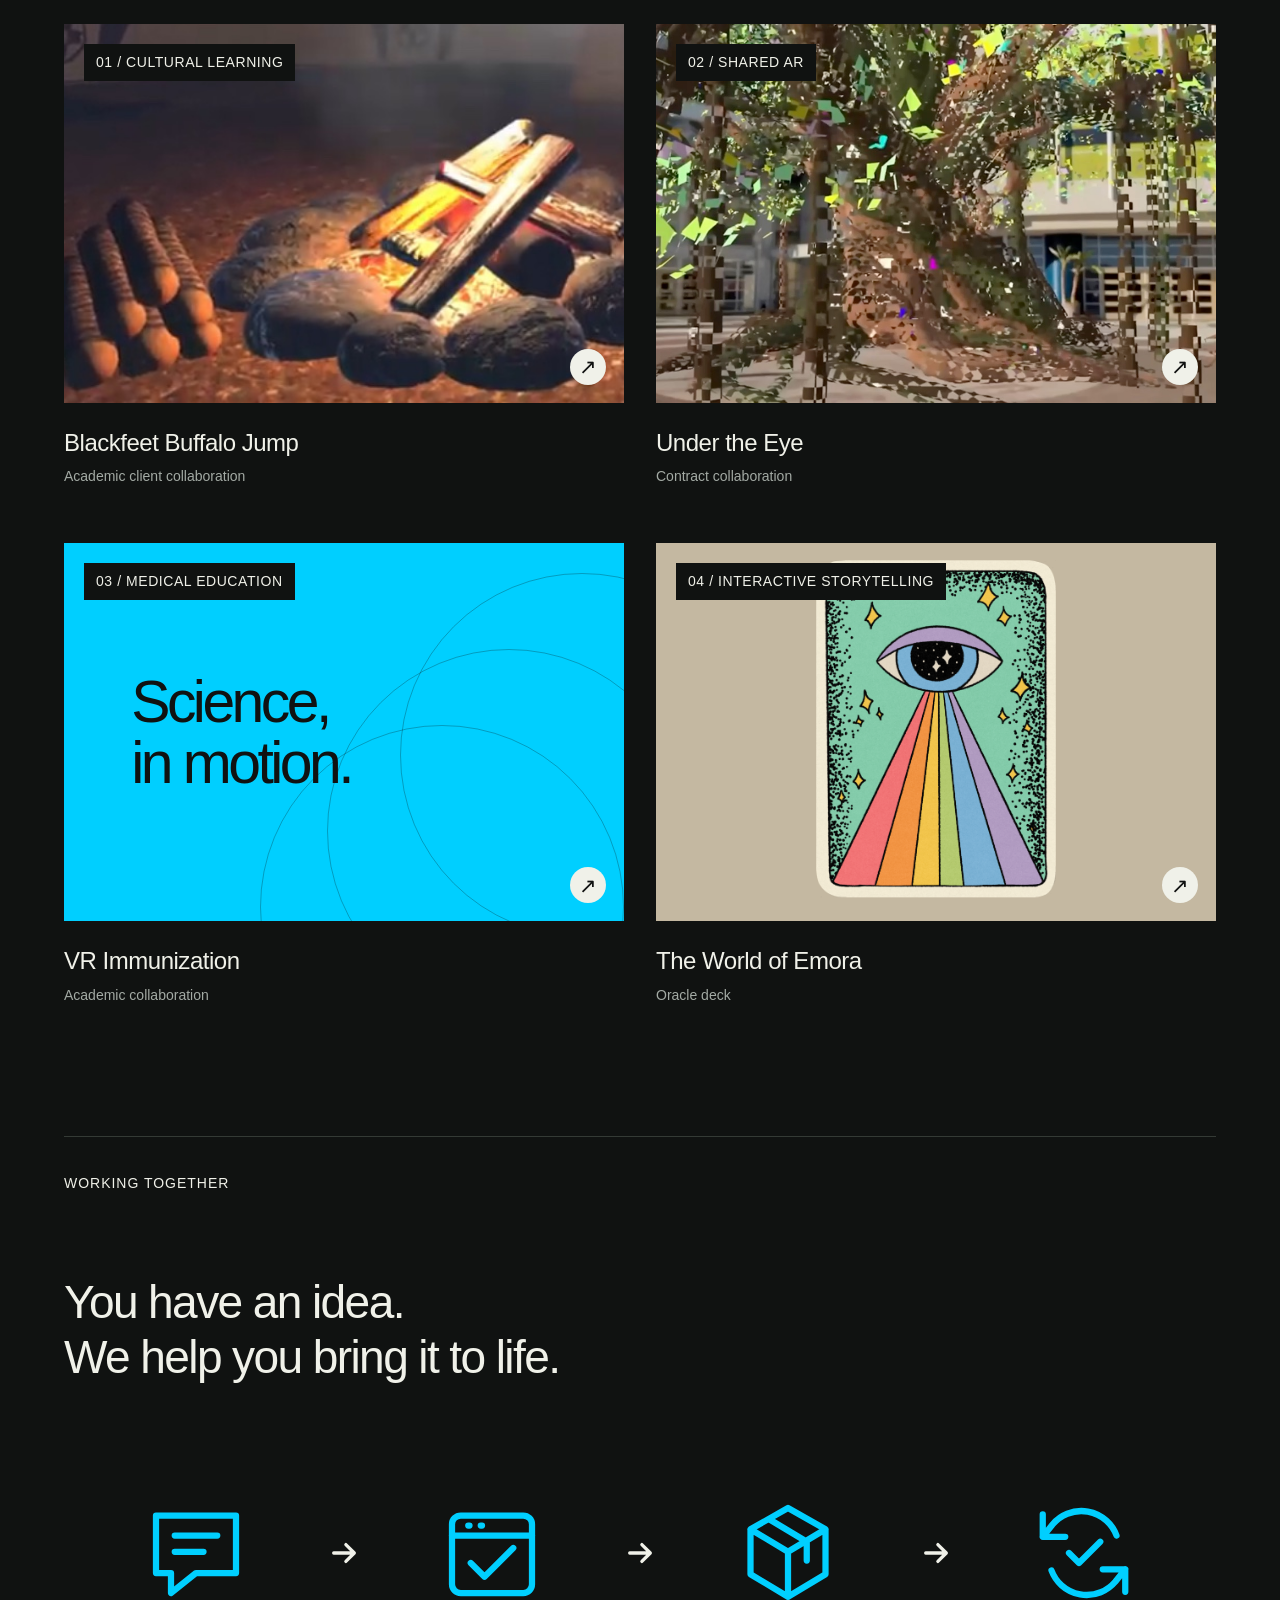
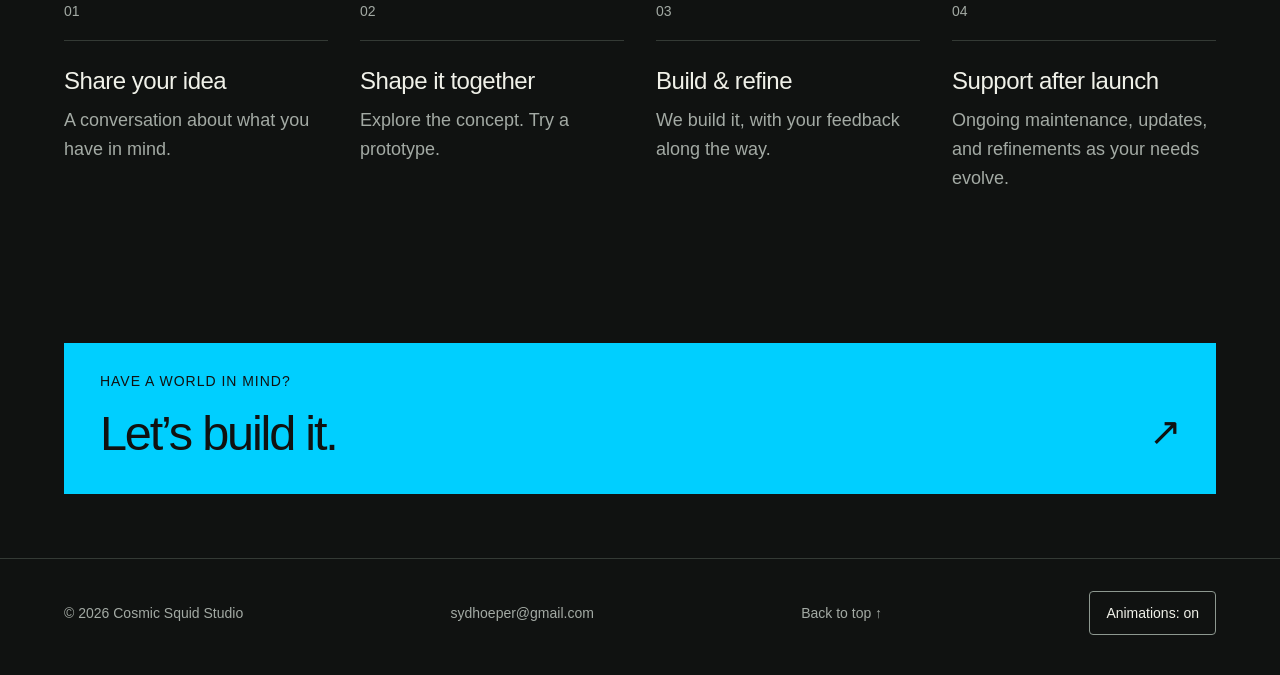
==== commit a950bc9f: "Shorten services navigation label across the site" ====
--- a/index.html
+++ b/index.html
@@ -1,7 +1,7 @@
 <!doctype html><html lang="en"><head><meta charset="utf-8"><meta name="viewport" content="width=device-width, initial-scale=1"><title>Learning, training &amp; exploration | Cosmic Squid Studio</title><meta name="description" content="Cosmic Squid Studio is a remote-first immersive experience studio for learning, training, and exploration. Unity, VR/AR/XR, and interactive worlds."><meta name="theme-color" content="#101211"><link rel="icon" href="favicon.ico?v=logo-2" sizes="any"><link rel="icon" type="image/png" sizes="32x32" href="assets/favicon-32.png?v=logo-2"><link rel="icon" type="image/png" sizes="192x192" href="assets/favicon-192.png?v=logo-2"><link rel="stylesheet" href="home.css?v=rounded-arrows-31"><link rel="canonical" href="https://cosmicsquidstudio.com/"><meta property="og:site_name" content="Cosmic Squid Studio"><meta property="og:type" content="website"><meta property="og:title" content="Learning, training &amp; exploration | Cosmic Squid Studio"><meta property="og:description" content="Cosmic Squid Studio is a remote-first immersive experience studio for learning, training, and exploration. Unity, VR/AR/XR, and interactive worlds."><meta property="og:url" content="https://cosmicsquidstudio.com/"><meta property="og:image" content="https://cosmicsquidstudio.com/assets/cosmic-squid-transparent.png"><meta name="twitter:card" content="summary_large_image"><script src="home-motion.js?v=audit-1" defer></script><link rel="stylesheet" href="site-shell.css?v=1"><link rel="stylesheet" href="accessibility.css?v=2"><script src="accessibility.js?v=audit-1" defer></script><link rel="stylesheet" href="site-stars.css?v=1"><script src="site-stars.js?v=audit-1" defer></script></head>
 <body class="motion-home">
 <a class="skip" href="#main">Skip to content</a>
-<header class="header"><a class="brand" href="index.html" aria-label="Cosmic Squid Studio home"><img src="assets/cosmic-squid-transparent.png" alt="" width="54" height="54"><span>COSMIC SQUID<span>STUDIO</span></span></a><nav aria-label="Main navigation"><a href="index.html#xr">What we do</a><a href="index.html#work">Work</a><a href="about.html">About</a><a class="contact-link" href="contact.html">Let’s talk <span aria-hidden="true">↗</span></a></nav></header>
+<header class="header"><a class="brand" href="index.html" aria-label="Cosmic Squid Studio home"><img src="assets/cosmic-squid-transparent.png" alt="" width="54" height="54"><span>COSMIC SQUID<span>STUDIO</span></span></a><nav aria-label="Main navigation"><a href="index.html#xr">Services</a><a href="index.html#work">Work</a><a href="about.html">About</a><a class="contact-link" href="contact.html">Let’s talk <span aria-hidden="true">↗</span></a></nav></header>
 <main id="main">
 <section class="hero" aria-labelledby="hero-title"><h1 id="hero-title">Interactive experiences<br><span>for learning and exploration.</span></h1><div class="hero-bottom"><p>We design and build in Unity.<br>VR / AR / XR · Interactive worlds</p></div></section>
 <section class="xr-uses" id="xr" aria-labelledby="xr-title">
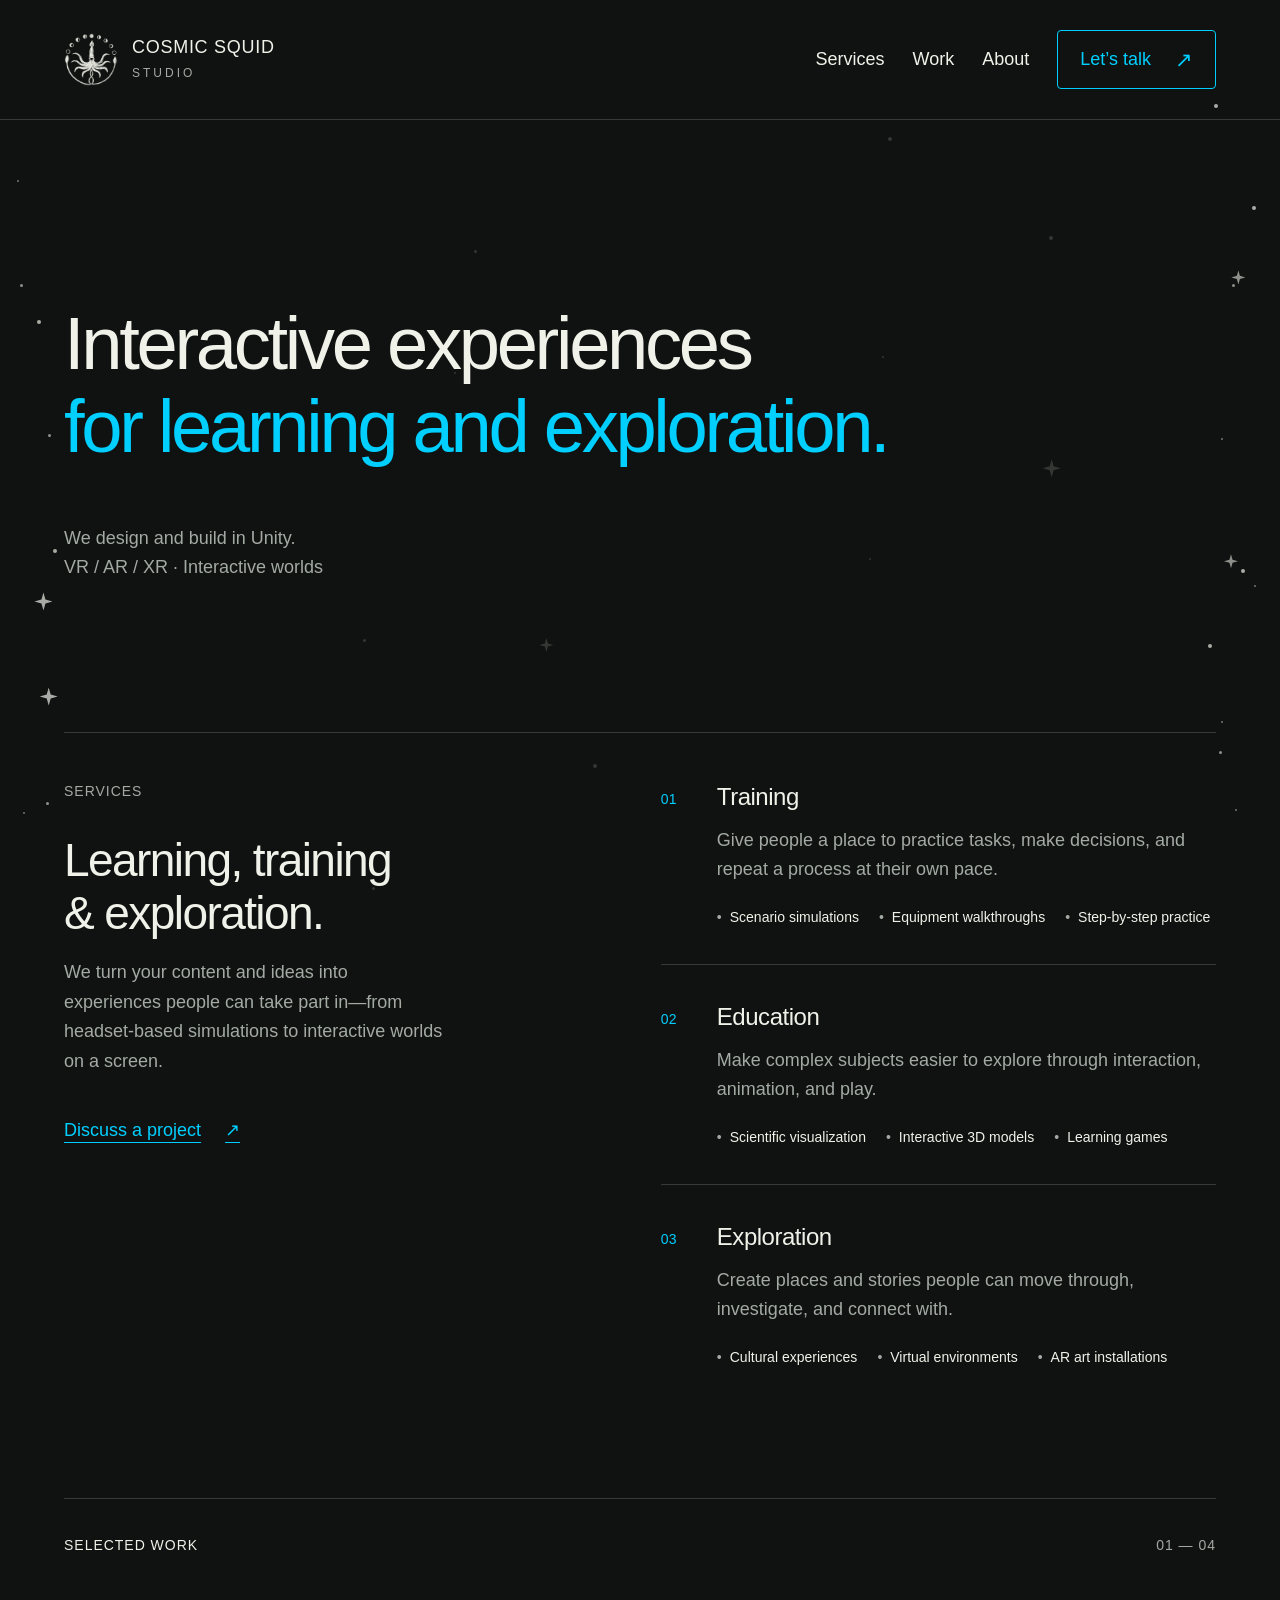
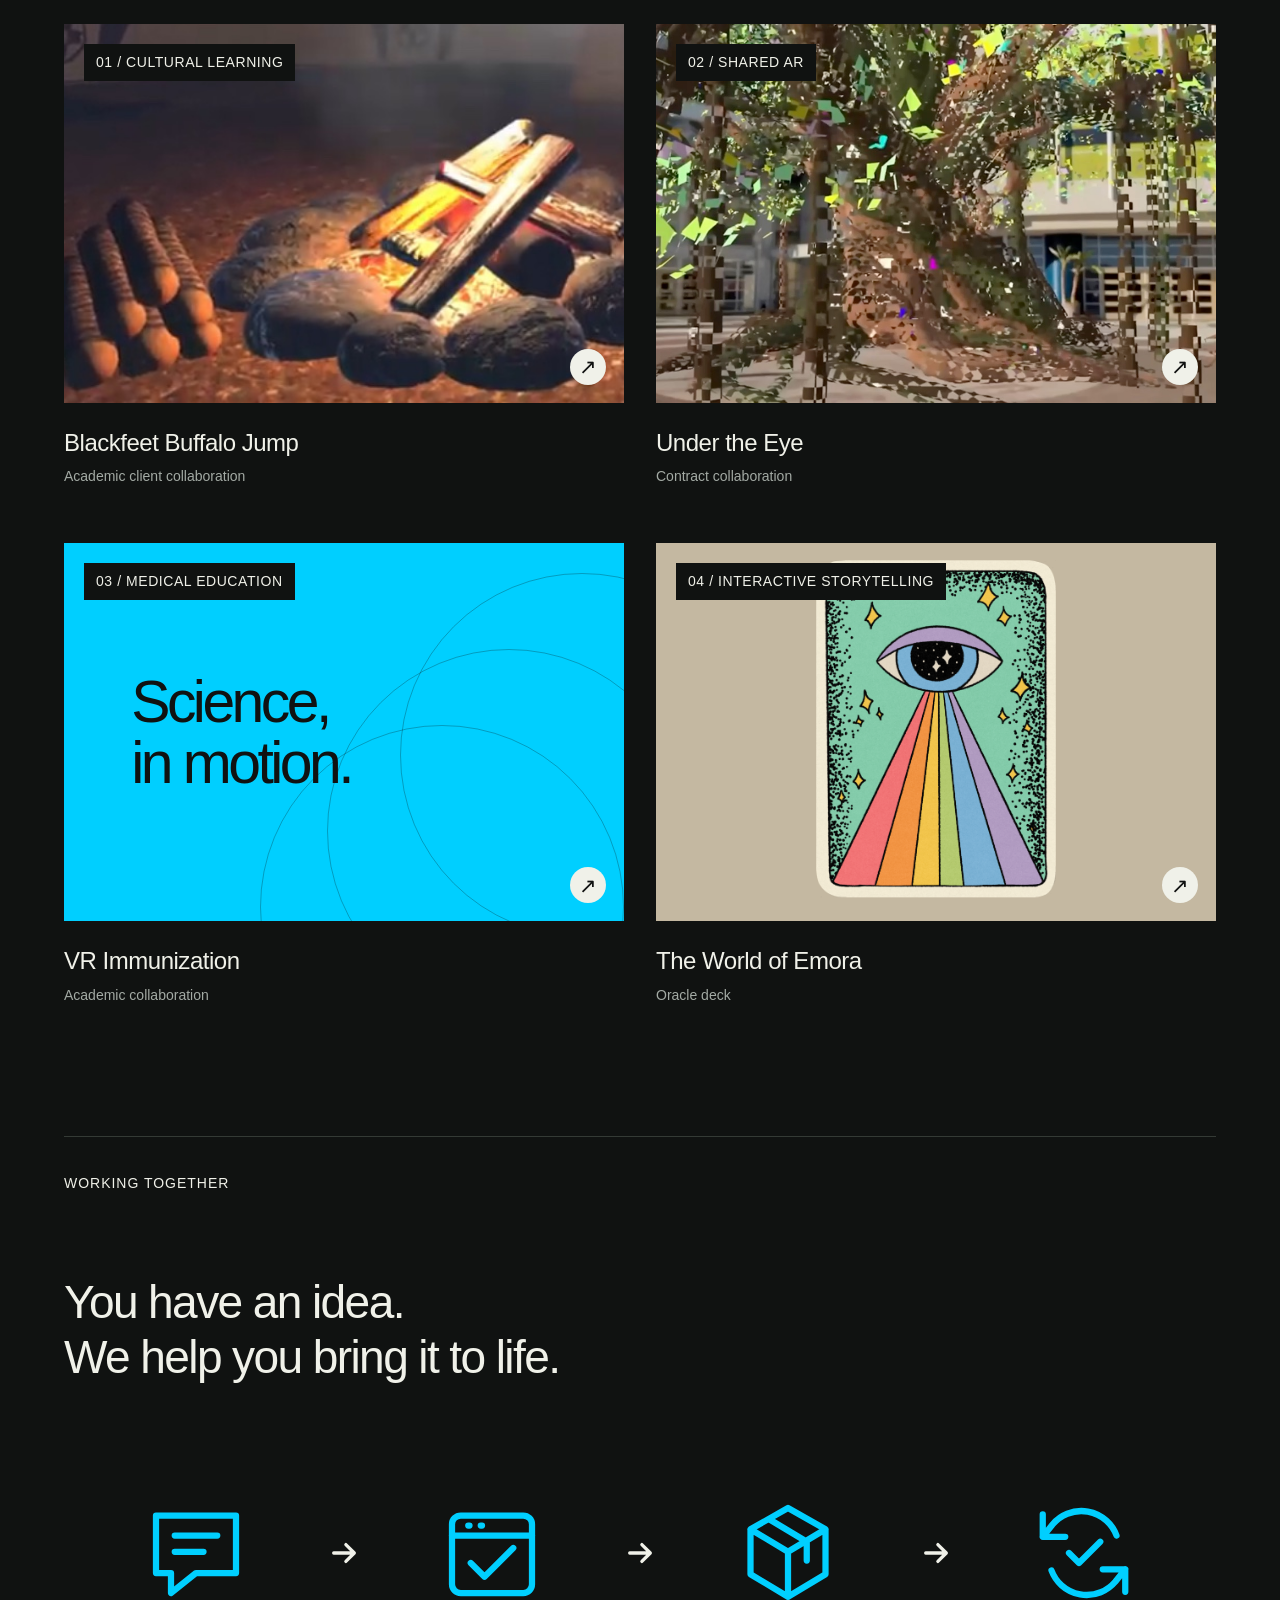
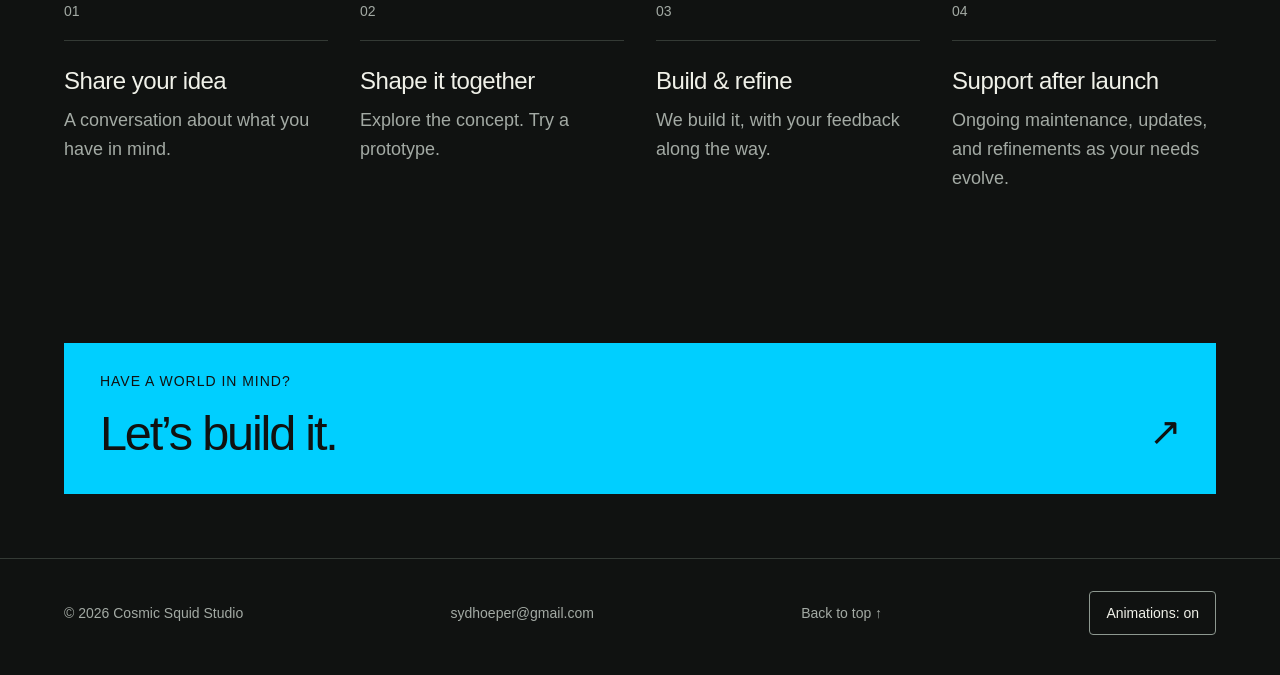
==== commit 11e8ce9e: "Use Services consistently throughout site copy" ====
--- a/index.html
+++ b/index.html
@@ -5,7 +5,7 @@
 <main id="main">
 <section class="hero" aria-labelledby="hero-title"><h1 id="hero-title">Interactive experiences<br><span>for learning and exploration.</span></h1><div class="hero-bottom"><p>We design and build in Unity.<br>VR / AR / XR · Interactive worlds</p></div></section>
 <section class="xr-uses" id="xr" aria-labelledby="xr-title">
-<div class="xr-intro"><p class="eyebrow">What we do</p><h2 id="xr-title">Learning, training<br>&amp; exploration.</h2><p>We turn your content and ideas into experiences people can take part in—from headset-based simulations to interactive worlds on a screen.</p><a class="xr-inquiry" href="contact.html">Discuss a project <span aria-hidden="true">↗</span></a></div>
+<div class="xr-intro"><p class="eyebrow">Services</p><h2 id="xr-title">Learning, training<br>&amp; exploration.</h2><p>We turn your content and ideas into experiences people can take part in—from headset-based simulations to interactive worlds on a screen.</p><a class="xr-inquiry" href="contact.html">Discuss a project <span aria-hidden="true">↗</span></a></div>
 <div class="xr-use-list">
 <article><span class="use-number" aria-hidden="true">01</span><div><h3>Training</h3><p>Give people a place to practice tasks, make decisions, and repeat a process at their own pace.</p><ul class="use-examples" aria-label="Training examples"><li>Scenario simulations</li><li>Equipment walkthroughs</li><li>Step-by-step practice</li></ul></div></article>
 <article><span class="use-number" aria-hidden="true">02</span><div><h3>Education</h3><p>Make complex subjects easier to explore through interaction, animation, and play.</p><ul class="use-examples" aria-label="Education examples"><li>Scientific visualization</li><li>Interactive 3D models</li><li>Learning games</li></ul></div></article>
